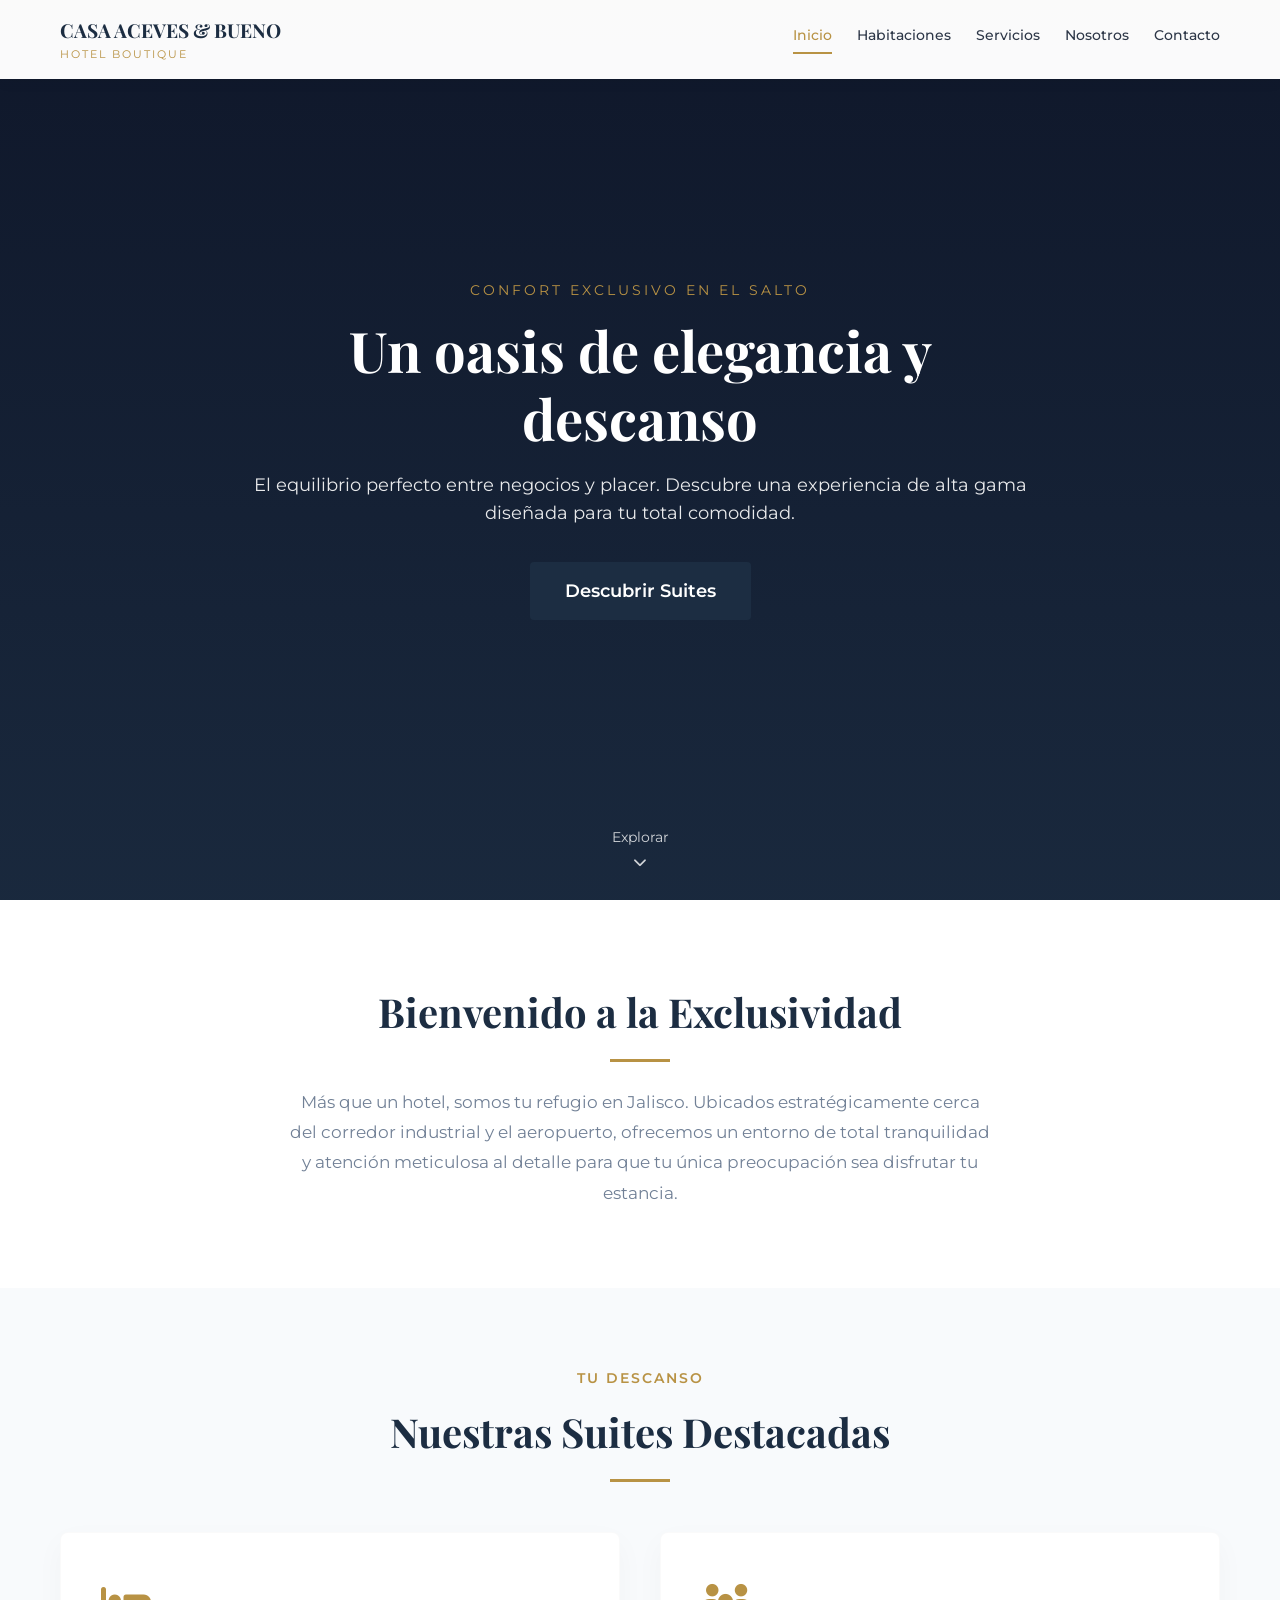
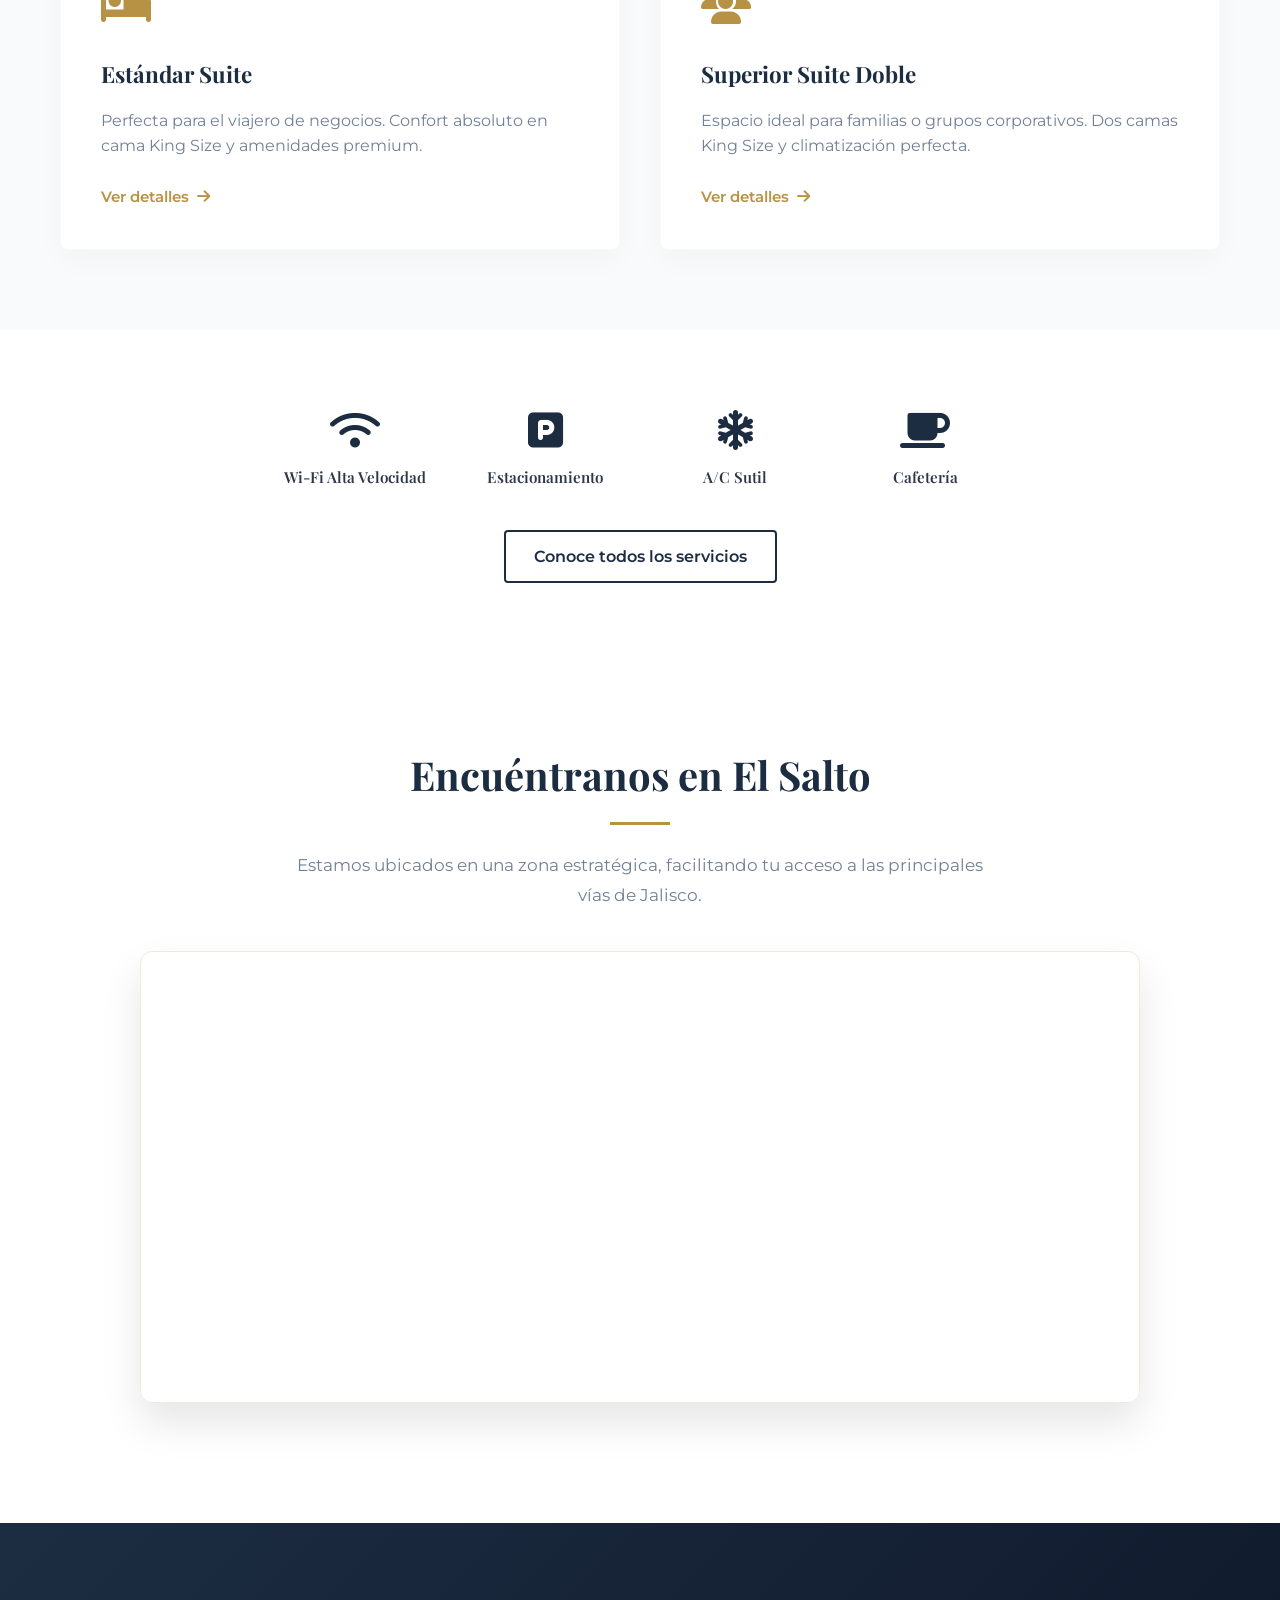
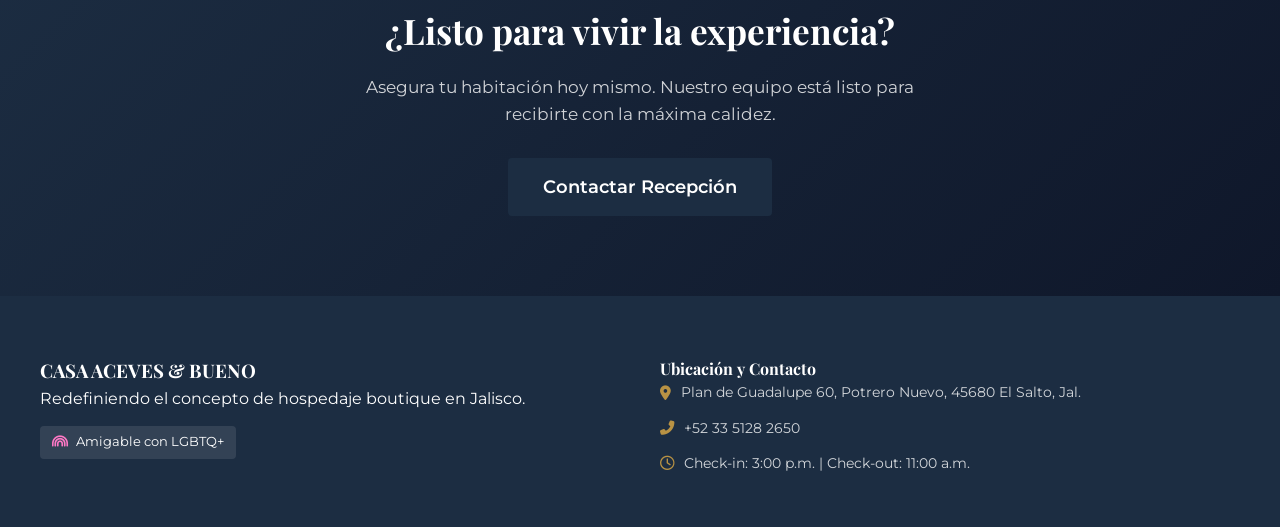
==== index.html @ 420de3a4 "Add files via upload" ====
<!DOCTYPE html>
<html lang="es">
<head>
    <meta charset="UTF-8">
    <meta name="viewport" content="width=device-width, initial-scale=1.0">
    <title>Casa Aceves & Bueno | Hotel Boutique</title>
    <!-- Google Fonts & FontAwesome -->
    <link rel="preconnect" href="https://fonts.googleapis.com">
    <link rel="preconnect" href="https://fonts.gstatic.com" crossorigin>
    <link href="https://fonts.googleapis.com/css2?family=Montserrat:wght@300;400;600;700&family=Playfair+Display:ital,wght@0,400;0,700;1,400&display=swap" rel="stylesheet">
    <link rel="stylesheet" href="https://cdnjs.cloudflare.com/ajax/libs/font-awesome/6.4.0/css/all.min.css">
    <!-- CSS Principal -->
    <link rel="stylesheet" href="style.css">
</head>
<body>

    <!-- NAVBAR GLOBAL -->
    <header class="navbar">
        <div class="navbar-container">
            <a href="index.html" class="logo">
                <span class="logo-title">CASA ACEVES & BUENO</span>
                <span class="logo-subtitle">HOTEL BOUTIQUE</span>
            </a>
            <nav class="nav-menu" id="navMenu">
                <a href="index.html" class="nav-link active">Inicio</a>
                <a href="Habitaciones/habitaciones.html" class="nav-link">Habitaciones</a>
                <a href="Servicios/servicios.html" class="nav-link">Servicios</a>
                <a href="Nosotros/nosotros.html" class="nav-link">Nosotros</a>
                <a href="Contacto/contacto.html" class="nav-link">Contacto</a>
            </nav>
            <div class="hamburger" id="hamburgerMenu">
                <span></span><span></span><span></span>
            </div>
        </div>
    </header>

    <main>
        <!-- HERO SECTION: Aquí pones la ruta de tu imagen dentro de url('') -->
        <section class="hero" style="background-image: url('img/inicio1.jpeg');">
            <!-- Esta capa oscura asegura que el texto se lea bien sobre cualquier foto -->
            <div class="hero-overlay"></div> 
            
            <div class="hero-content">
                <span class="hero-tag reveal">Confort Exclusivo en El Salto</span>
                <h1 class="hero-title reveal">Un oasis de elegancia y descanso</h1>
                <p class="hero-subtitle reveal">El equilibrio perfecto entre negocios y placer. Descubre una experiencia de alta gama diseñada para tu total comodidad.</p>
                <div class="hero-actions reveal">
                    <a href="Habitaciones/habitaciones.html" class="btn-primary btn-lg">Descubrir Suites</a>
                </div>
            </div>
            <div class="scroll-indicator">
                <span>Explorar</span>
                <i class="fas fa-chevron-down"></i>
            </div>
        </section>

        <!-- NUEVA SECCIÓN: BIENVENIDA -->
        <section class="welcome-section section-padding">
            <div class="container content-center reveal">
                <h2 class="section-title">Bienvenido a la Exclusividad</h2>
                <div class="divider"></div>
                <p class="section-desc">Más que un hotel, somos tu refugio en Jalisco. Ubicados estratégicamente cerca del corredor industrial y el aeropuerto, ofrecemos un entorno de total tranquilidad y atención meticulosa al detalle para que tu única preocupación sea disfrutar tu estancia.</p>
            </div>
        </section>

        <!-- NUEVA SECCIÓN: VISTAZO A HABITACIONES -->
        <section class="featured-rooms section-padding bg-light">
            <div class="container">
                <div class="content-center reveal">
                    <span class="section-subtitle">Tu Descanso</span>
                    <h2 class="section-title">Nuestras Suites Destacadas</h2>
                    <div class="divider"></div>
                </div>

                <div class="grid-2-cols">
                    <!-- Tarjeta 1 -->
                    <div class="card-minimal reveal">
                        <div class="card-icon"><i class="fas fa-bed"></i></div>
                        <h3>Estándar Suite</h3>
                        <p>Perfecta para el viajero de negocios. Confort absoluto en cama King Size y amenidades premium.</p>
                        <a href="Habitaciones/habitaciones.html" class="link-arrow">Ver detalles <i class="fas fa-arrow-right"></i></a>
                    </div>
                    <!-- Tarjeta 2 -->
                    <div class="card-minimal reveal">
                        <div class="card-icon"><i class="fas fa-users"></i></div>
                        <h3>Superior Suite Doble</h3>
                        <p>Espacio ideal para familias o grupos corporativos. Dos camas King Size y climatización perfecta.</p>
                        <a href="Habitaciones/habitaciones.html" class="link-arrow">Ver detalles <i class="fas fa-arrow-right"></i></a>
                    </div>
                </div>
            </div>
        </section>

         <!-- NUEVA SECCIÓN: AMENIDADES RÁPIDAS -->
        <section class="quick-amenities section-padding">
            <div class="container">
                <div class="amenities-row reveal">
                    <div class="amenity-mini">
                        <i class="fas fa-wifi"></i>
                        <h4>Wi-Fi Alta Velocidad</h4>
                    </div>
                    <div class="amenity-mini">
                        <i class="fas fa-parking"></i>
                        <h4>Estacionamiento</h4>
                    </div>
                    <div class="amenity-mini">
                        <i class="fas fa-snowflake"></i>
                        <h4>A/C Sutil</h4>
                    </div>
                    <div class="amenity-mini">
                        <i class="fas fa-coffee"></i>
                        <h4>Cafetería</h4>
                    </div>
                </div>
                <div class="text-center mt-40 reveal">
                    <a href="Servicios/servicios.html" class="btn-outline">Conoce todos los servicios</a>
                </div>
            </div>
        </section>

        <!-- SECCIÓN: MAPA DE UBICACIÓN -->
<section class="map-section section-padding reveal">
    <div class="container text-center">
        <h2 class="section-title">Encuéntranos en El Salto</h2>
        <div class="divider"></div>
        <p class="section-desc" style="margin-bottom: 30px;">Estamos ubicados en una zona estratégica, facilitando tu acceso a las principales vías de Jalisco.</p>
        
        <div class="map-container">
            <iframe 
                src="https://www.google.com/maps/embed?pb=!1m18!1m12!1m3!1d2158.5975441416967!2d-103.18779167314655!3d20.51893648513152!2m3!1f0!2f0!3f0!3m2!1i1024!2i768!4f13.1!3m3!1m2!1s0x842f4bde37b7d509%3A0x8da72c4c922b8db4!2sCasa%20Aceves%20%26%20Bueno%20Hotel%20Boutique!5e0!3m2!1ses-419!2smx!4v1780685934000!5m2!1ses-419!2smx" width="600" height="450" style="border:0;" allowfullscreen="" loading="lazy" referrerpolicy="no-referrer-when-downgrade">
                width="100%" 
                height="450" 
                style="border:0; border-radius: 8px; box-shadow: 0 10px 30px rgba(0,0,0,0.1);" 
                allowfullscreen="" 
                loading="lazy" 
                referrerpolicy="no-referrer-when-downgrade">
            </iframe>
        </div>
    </div>
</section>

       

        <!-- NUEVA SECCIÓN: LLAMADO A LA ACCIÓN (CTA) -->
        <section class="cta-section reveal">
            <div class="cta-content">
                <h2>¿Listo para vivir la experiencia?</h2>
                <p>Asegura tu habitación hoy mismo. Nuestro equipo está listo para recibirte con la máxima calidez.</p>
                <a href="Contacto/contacto.html" class="btn-primary btn-lg">Contactar Recepción</a>
            </div>
        </section>
    </main>

    <!-- FOOTER GLOBAL -->
    <footer class="footer">
        <div class="footer-container">
            <div class="footer-brand">
                <h3>CASA ACEVES & BUENO</h3>
                <p class="footer-desc">Redefiniendo el concepto de hospedaje boutique en Jalisco.</p>
                <div class="footer-badges">
                    <span class="badge"><i class="fas fa-rainbow"></i> Amigable con LGBTQ+</span>
                </div>
            </div>
            <div class="footer-contact">
                <h4>Ubicación y Contacto</h4>
                <p><i class="fas fa-map-marker-alt"></i> Plan de Guadalupe 60, Potrero Nuevo, 45680 El Salto, Jal.</p>
                <p><i class="fas fa-phone-alt"></i> +52 33 5128 2650</p>
                <p><i class="far fa-clock"></i> Check-in: 3:00 p.m. | Check-out: 11:00 a.m.</p>
            </div>
        </div>
    </footer>

    <script src="script.js"></script>
</body>
</html>
---- style.css ----
/* VARIABLES GLOBALES */
:root {
    --primary: #1c2d42;      
    --primary-dark: #0f172a; 
    --accent: #b89244;       
    --text-dark: #2d3748;
    --text-light: #718096;
    --bg-light: #f8fafc;
    --white: #ffffff;
    --transition: all 0.3s ease;
}

* { margin: 0; padding: 0; box-sizing: border-box; }

body {
    font-family: 'Montserrat', sans-serif;
    color: var(--text-dark);
    background-color: var(--white);
    line-height: 1.6;
}

h1, h2, h3, h4, .logo-title { font-family: 'Playfair Display', serif; }

/* UTILIDADES GENERALES */
.container { max-width: 1200px; margin: 0 auto; padding: 0 20px; }
.section-padding { padding: 80px 0; }
.bg-light { background-color: var(--bg-light); }
.text-center { text-align: center; }
.mt-40 { margin-top: 40px; }

.section-title { font-size: 2.5rem; color: var(--primary); margin-bottom: 15px; }
.section-subtitle { color: var(--accent); font-weight: 600; letter-spacing: 2px; text-transform: uppercase; font-size: 0.85rem; display: block; margin-bottom: 10px; }
.section-desc { color: var(--text-light); max-width: 700px; margin: 0 auto; font-size: 1.05rem; line-height: 1.8; }
.divider { width: 60px; height: 3px; background-color: var(--accent); margin: 0 auto 25px auto; }
.content-center { text-align: center; max-width: 800px; margin: 0 auto; }

/* BOTONES */
.btn-primary { background-color: var(--primary); color: var(--white); padding: 12px 28px; border: none; border-radius: 4px; text-decoration: none; font-weight: 600; transition: var(--transition); display: inline-block; cursor: pointer; }
.btn-primary:hover { background-color: var(--accent); transform: translateY(-2px); }
.btn-lg { padding: 15px 35px; font-size: 1.1rem; }

.btn-outline { background-color: transparent; border: 2px solid var(--primary); color: var(--primary); padding: 12px 28px; border-radius: 4px; text-decoration: none; font-weight: 600; transition: var(--transition); display: inline-block; }
.btn-outline:hover { background-color: var(--primary); color: var(--white); }

.link-arrow { color: var(--accent); text-decoration: none; font-weight: 600; font-size: 0.95rem; display: inline-flex; align-items: center; gap: 8px; transition: var(--transition); }
.link-arrow:hover { color: var(--primary); gap: 12px; }

/* NAVBAR */
.navbar { position: fixed; top: 0; width: 100%; background-color: rgba(255, 255, 255, 0.98); box-shadow: 0 2px 15px rgba(0,0,0,0.05); z-index: 1000; }
.navbar-container { display: flex; justify-content: space-between; align-items: center; max-width: 1200px; margin: 0 auto; padding: 15px 20px; }
.logo { text-decoration: none; display: flex; flex-direction: column; }
.logo-title { color: var(--primary); font-size: 1.2rem; font-weight: 700; }
.logo-subtitle { color: var(--accent); font-size: 0.7rem; letter-spacing: 2px; }

.nav-menu { display: flex; gap: 25px; }
.nav-link { text-decoration: none; color: var(--text-dark); font-size: 0.9rem; font-weight: 500; padding-bottom: 5px; border-bottom: 2px solid transparent; transition: var(--transition); }
.nav-link:hover, .nav-link.active { color: var(--accent); border-color: var(--accent); }

/* HAMBURGER MENU */
.hamburger { display: none; cursor: pointer; }
.hamburger span { display: block; width: 25px; height: 3px; background-color: var(--primary); margin: 5px 0; transition: var(--transition); }

/* HERO SECTION (Preparado para tu imagen) */
.hero {
    height: 100vh;
    /* Fondo por defecto si la imagen no carga */
    background-color: var(--primary-dark); 
    background-size: cover;
    background-position: center;
    background-attachment: fixed; /* Efecto parallax sutil */
    display: flex; align-items: center; justify-content: center;
    text-align: center; color: var(--white); padding: 0 20px; position: relative;
}

/* El overlay oscurece tu foto para que el texto resalte */
.hero-overlay {
    position: absolute;
    top: 0; left: 0; width: 100%; height: 100%;
    background: linear-gradient(to bottom, rgba(15, 23, 42, 0.7), rgba(28, 45, 66, 0.8));
    z-index: 1;
}

.hero-content { position: relative; z-index: 2; max-width: 800px; }
.hero-tag { color: var(--accent); letter-spacing: 3px; text-transform: uppercase; font-size: 0.85rem; display: block; margin-bottom: 15px; }
.hero-title { font-size: 3.5rem; margin-bottom: 20px; line-height: 1.2; }
.hero-subtitle { font-size: 1.1rem; margin: 0 auto 35px auto; color: rgba(255,255,255,0.9); }
.scroll-indicator { position: absolute; bottom: 30px; font-size: 0.85rem; color: rgba(255,255,255,0.8); z-index: 2; animation: bounce 2s infinite; display: flex; flex-direction: column; align-items: center; gap: 8px; }

/* SECCIÓN: VISTAZO A HABITACIONES */
.grid-2-cols { display: grid; grid-template-columns: 1fr 1fr; gap: 40px; margin-top: 50px; }
.card-minimal { background-color: var(--white); padding: 40px; border-radius: 8px; box-shadow: 0 10px 30px rgba(0,0,0,0.03); border: 1px solid rgba(0,0,0,0.02); transition: var(--transition); }
.card-minimal:hover { transform: translateY(-5px); box-shadow: 0 15px 35px rgba(0,0,0,0.08); border-color: rgba(184, 146, 68, 0.2); }
.card-icon { font-size: 2.5rem; color: var(--accent); margin-bottom: 20px; }
.card-minimal h3 { color: var(--primary); font-size: 1.4rem; margin-bottom: 15px; }
.card-minimal p { color: var(--text-light); margin-bottom: 25px; line-height: 1.6; }

/* SECCIÓN: AMENIDADES RÁPIDAS */
.amenities-row { display: flex; justify-content: center; flex-wrap: wrap; gap: 40px; }
.amenity-mini { text-align: center; width: 150px; }
.amenity-mini i { font-size: 2.5rem; color: var(--primary); margin-bottom: 15px; transition: var(--transition); }
.amenity-mini:hover i { color: var(--accent); transform: scale(1.1); }
.amenity-mini h4 { color: var(--text-dark); font-size: 0.95rem; font-weight: 600; }

/* CTA FINAL */
.cta-section { background: linear-gradient(135deg, var(--primary), var(--primary-dark)); padding: 80px 20px; text-align: center; color: var(--white); margin-top: 40px; }
.cta-content { max-width: 600px; margin: 0 auto; }
.cta-content h2 { font-size: 2.2rem; margin-bottom: 15px; color: var(--white); }
.cta-content p { color: rgba(255,255,255,0.8); margin-bottom: 30px; font-size: 1.05rem; }

/* FOOTER */
.footer { background-color: var(--primary); color: var(--white); padding: 60px 20px 40px 20px; }
.footer-container { max-width: 1200px; margin: 0 auto; display: grid; grid-template-columns: repeat(auto-fit, minmax(300px, 1fr)); gap: 40px; }
.footer-contact p { margin-bottom: 12px; font-size: 0.9rem; color: rgba(255,255,255,0.8); display: flex; align-items: center; gap: 10px; }
.footer-contact i { color: var(--accent); }
.badge { display: inline-block; background-color: rgba(255,255,255,0.1); padding: 6px 12px; border-radius: 4px; font-size: 0.8rem; margin-top: 15px; }
.badge i { color: #ff79c6; margin-right: 5px; }

/* ANIMACIONES */
.reveal { opacity: 0; transform: translateY(30px); transition: all 0.8s cubic-bezier(0.25, 0.46, 0.45, 0.94); }
.reveal.visible { opacity: 1; transform: translateY(0); }
@keyframes bounce { 0%, 100% { transform: translateY(0); } 50% { transform: translateY(-8px); } }

/* RESPONSIVE MÓVIL */
@media (max-width: 768px) {
    .hamburger { display: block; }
    .nav-menu { position: fixed; top: 65px; left: -100%; flex-direction: column; width: 100%; background-color: var(--white); padding: 30px 20px; box-shadow: 0 10px 10px rgba(0,0,0,0.05); }
    .nav-menu.active { left: 0; }
    .hero-title { font-size: 2.5rem; }
    .grid-2-cols { grid-template-columns: 1fr; }
    .section-padding { padding: 60px 0; }
}

/* SECCIÓN MAPA - ESTILO BOUTIQUE */
.map-section {
    padding: 80px 20px;
    background-color: var(--white);
}

.map-container {
    width: 100%;
    max-width: 1000px;
    margin: 40px auto 0 auto;
    border-radius: 12px;
    overflow: hidden;
    /* Efecto de sombra elegante */
    box-shadow: 0 20px 40px rgba(0, 0, 0, 0.1);
    border: 1px solid rgba(184, 146, 68, 0.2);
    /* Transición suave */
    transition: var(--transition);
}

.map-container:hover {
    box-shadow: 0 30px 60px rgba(0, 0, 0, 0.15);
    transform: translateY(-5px);
}

/* Filtro estético para Google Maps */
.map-container iframe {
    filter: grayscale(30%) contrast(1.1) brightness(1.05);
    transition: filter 0.5s ease;
    display: block;
}

/* Al pasar el mouse, el mapa recupera su color original */
.map-container:hover iframe {
    filter: grayscale(0%) contrast(1) brightness(1);
}

/* Responsivo */
@media (max-width: 768px) {
    .map-container {
        border-radius: 8px;
    }
}
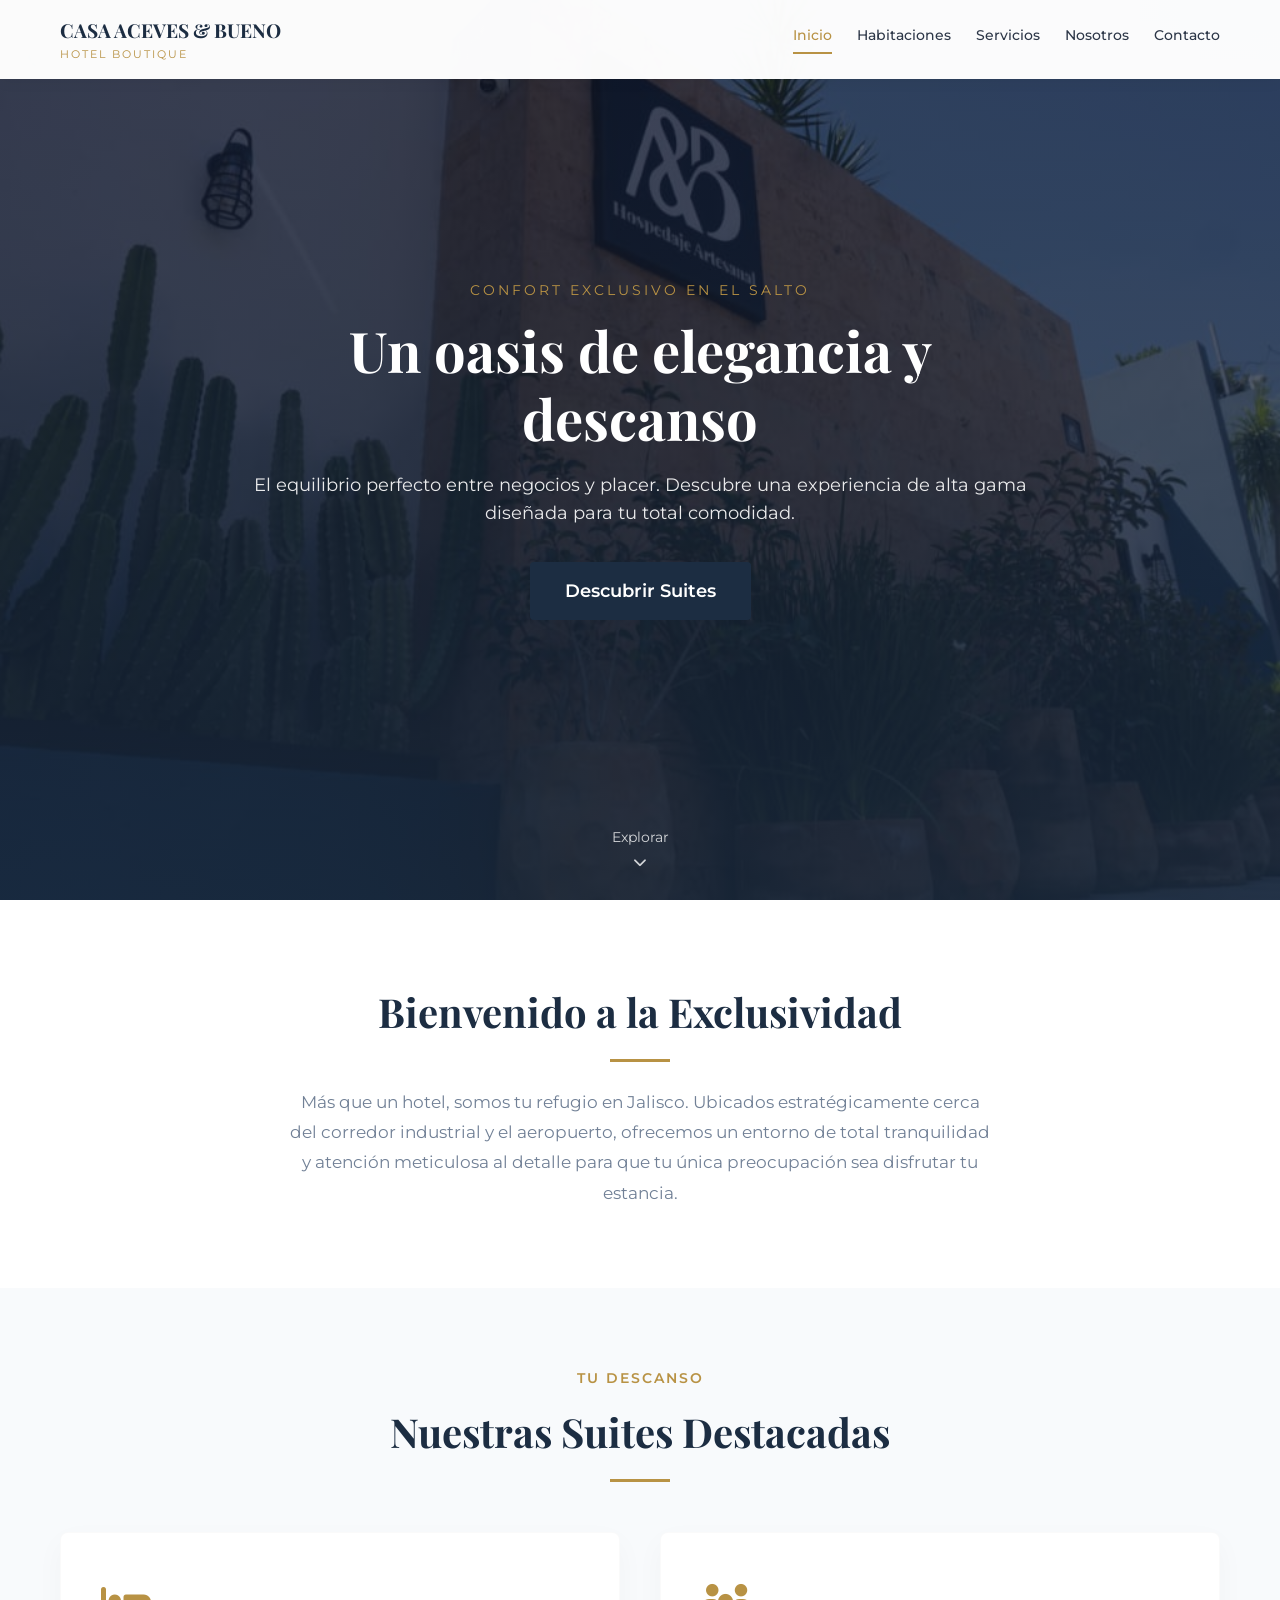
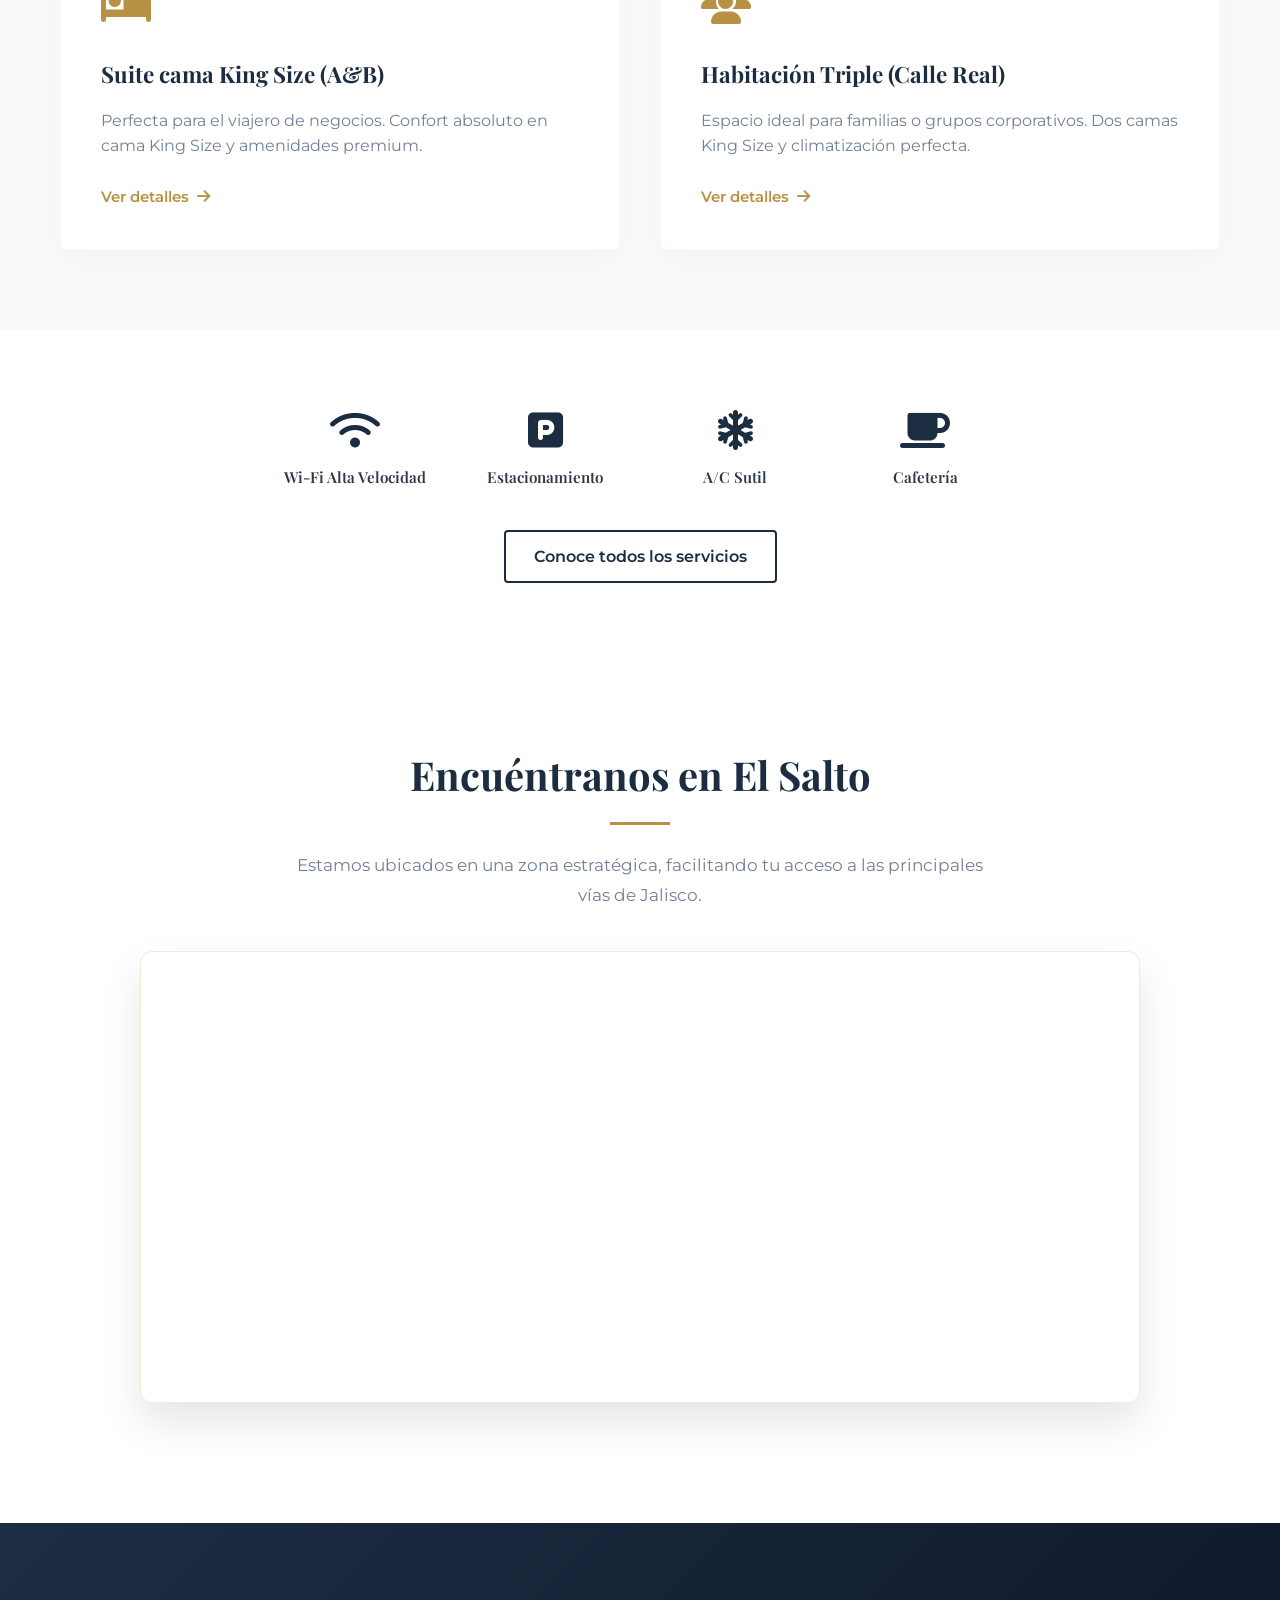
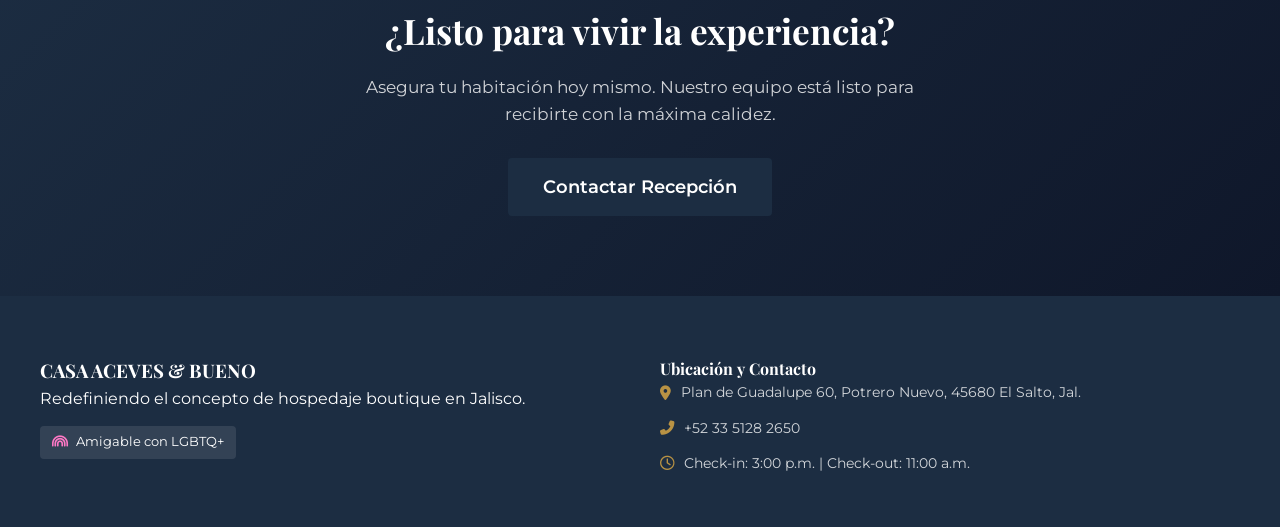
==== commit 01186527: "Update index.html" ====
--- a/index.html
+++ b/index.html
@@ -76,14 +76,14 @@
                     <!-- Tarjeta 1 -->
                     <div class="card-minimal reveal">
                         <div class="card-icon"><i class="fas fa-bed"></i></div>
-                        <h3>Estándar Suite</h3>
+                        <h3>Suite cama King Size (A&B)</h3>
                         <p>Perfecta para el viajero de negocios. Confort absoluto en cama King Size y amenidades premium.</p>
                         <a href="Habitaciones/habitaciones.html" class="link-arrow">Ver detalles <i class="fas fa-arrow-right"></i></a>
                     </div>
                     <!-- Tarjeta 2 -->
                     <div class="card-minimal reveal">
                         <div class="card-icon"><i class="fas fa-users"></i></div>
-                        <h3>Superior Suite Doble</h3>
+                        <h3>Habitación Triple (Calle Real)</h3>
                         <p>Espacio ideal para familias o grupos corporativos. Dos camas King Size y climatización perfecta.</p>
                         <a href="Habitaciones/habitaciones.html" class="link-arrow">Ver detalles <i class="fas fa-arrow-right"></i></a>
                     </div>
@@ -172,4 +172,4 @@
 
     <script src="script.js"></script>
 </body>
-</html>+</html>
--- a/style.css
+++ b/style.css
@@ -120,8 +120,14 @@
 .reveal.visible { opacity: 1; transform: translateY(0); }
 @keyframes bounce { 0%, 100% { transform: translateY(0); } 50% { transform: translateY(-8px); } }
 
-/* RESPONSIVE MÓVIL */
+/* Modificación en style.css dentro de @media (max-width: 768px) */
 @media (max-width: 768px) {
+    .hero {
+        background-attachment: scroll; /* Esto soluciona el problema de estiramiento en móvil */
+        background-size: cover;        /* Asegura que la imagen siempre cubra el área */
+        background-position: center;   /* Mantiene el enfoque en el centro de la imagen */
+    }
+
     .hamburger { display: block; }
     .nav-menu { position: fixed; top: 65px; left: -100%; flex-direction: column; width: 100%; background-color: var(--white); padding: 30px 20px; box-shadow: 0 10px 10px rgba(0,0,0,0.05); }
     .nav-menu.active { left: 0; }
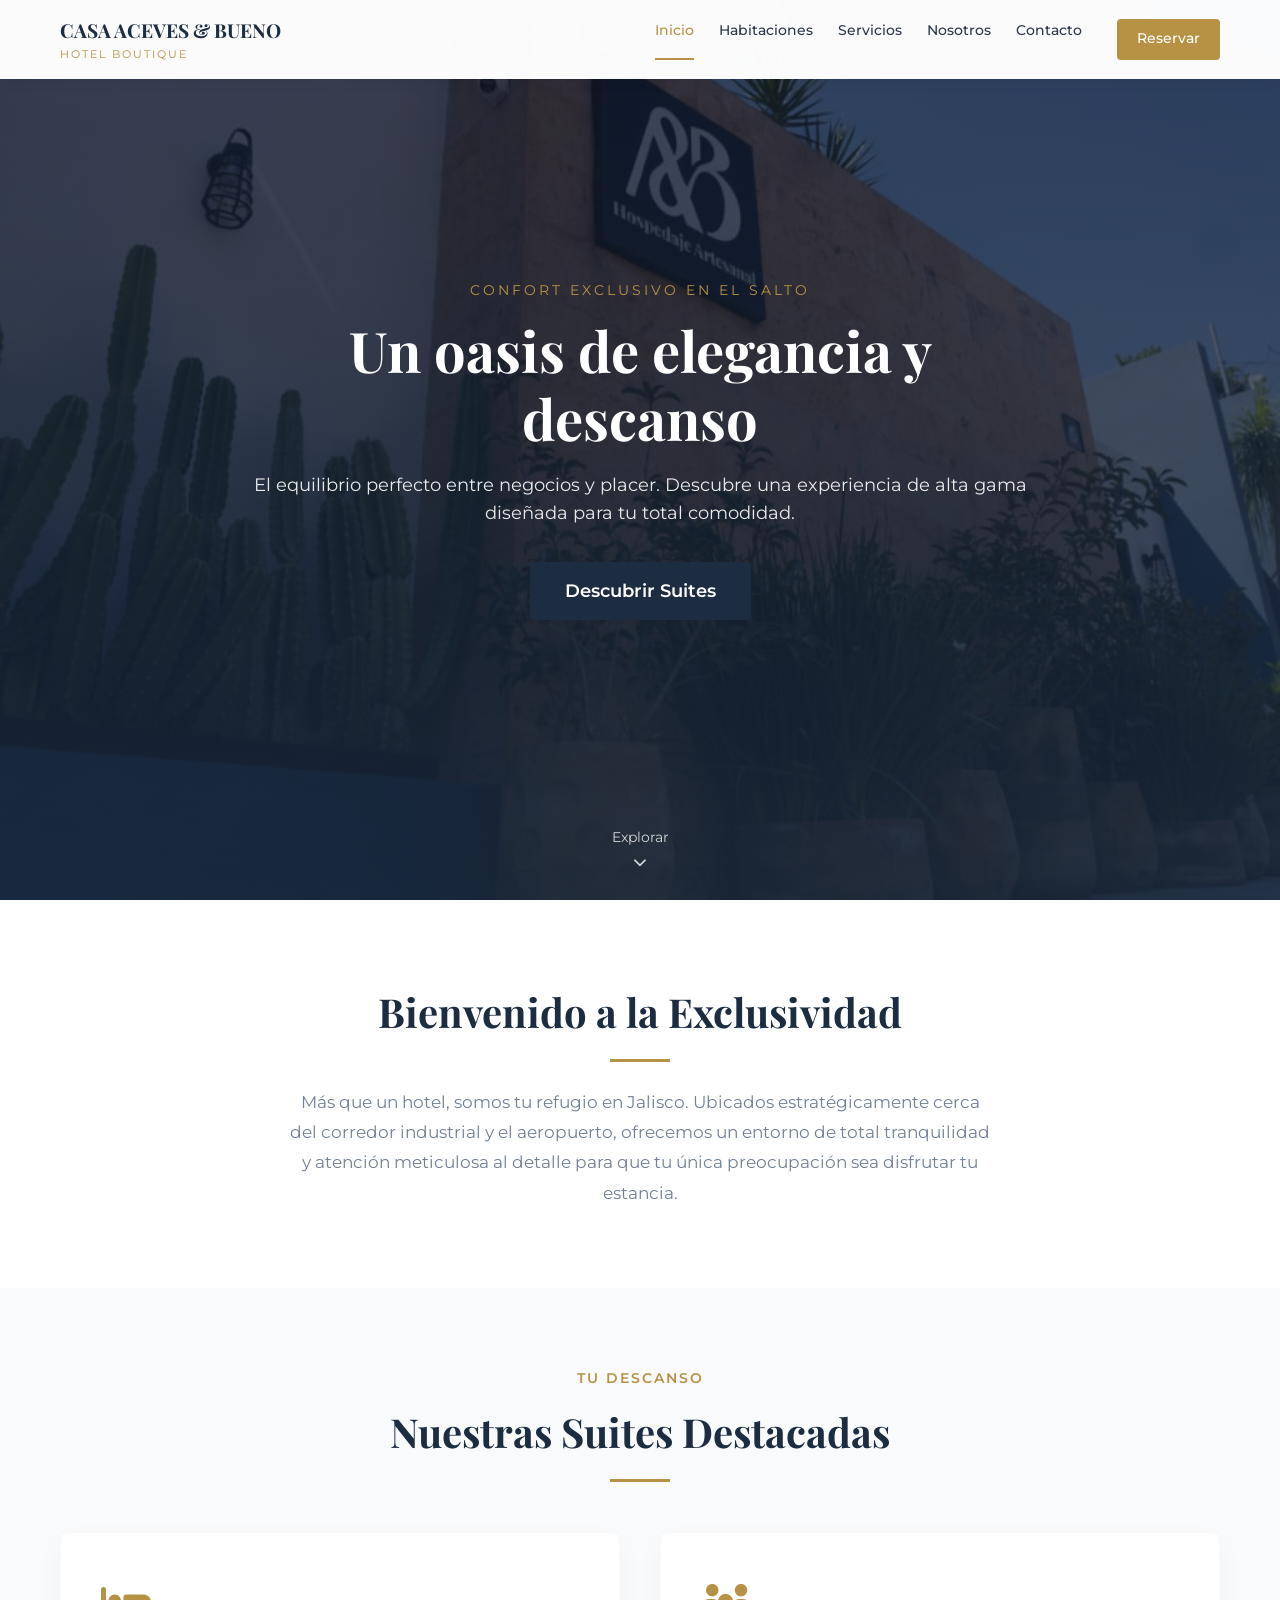
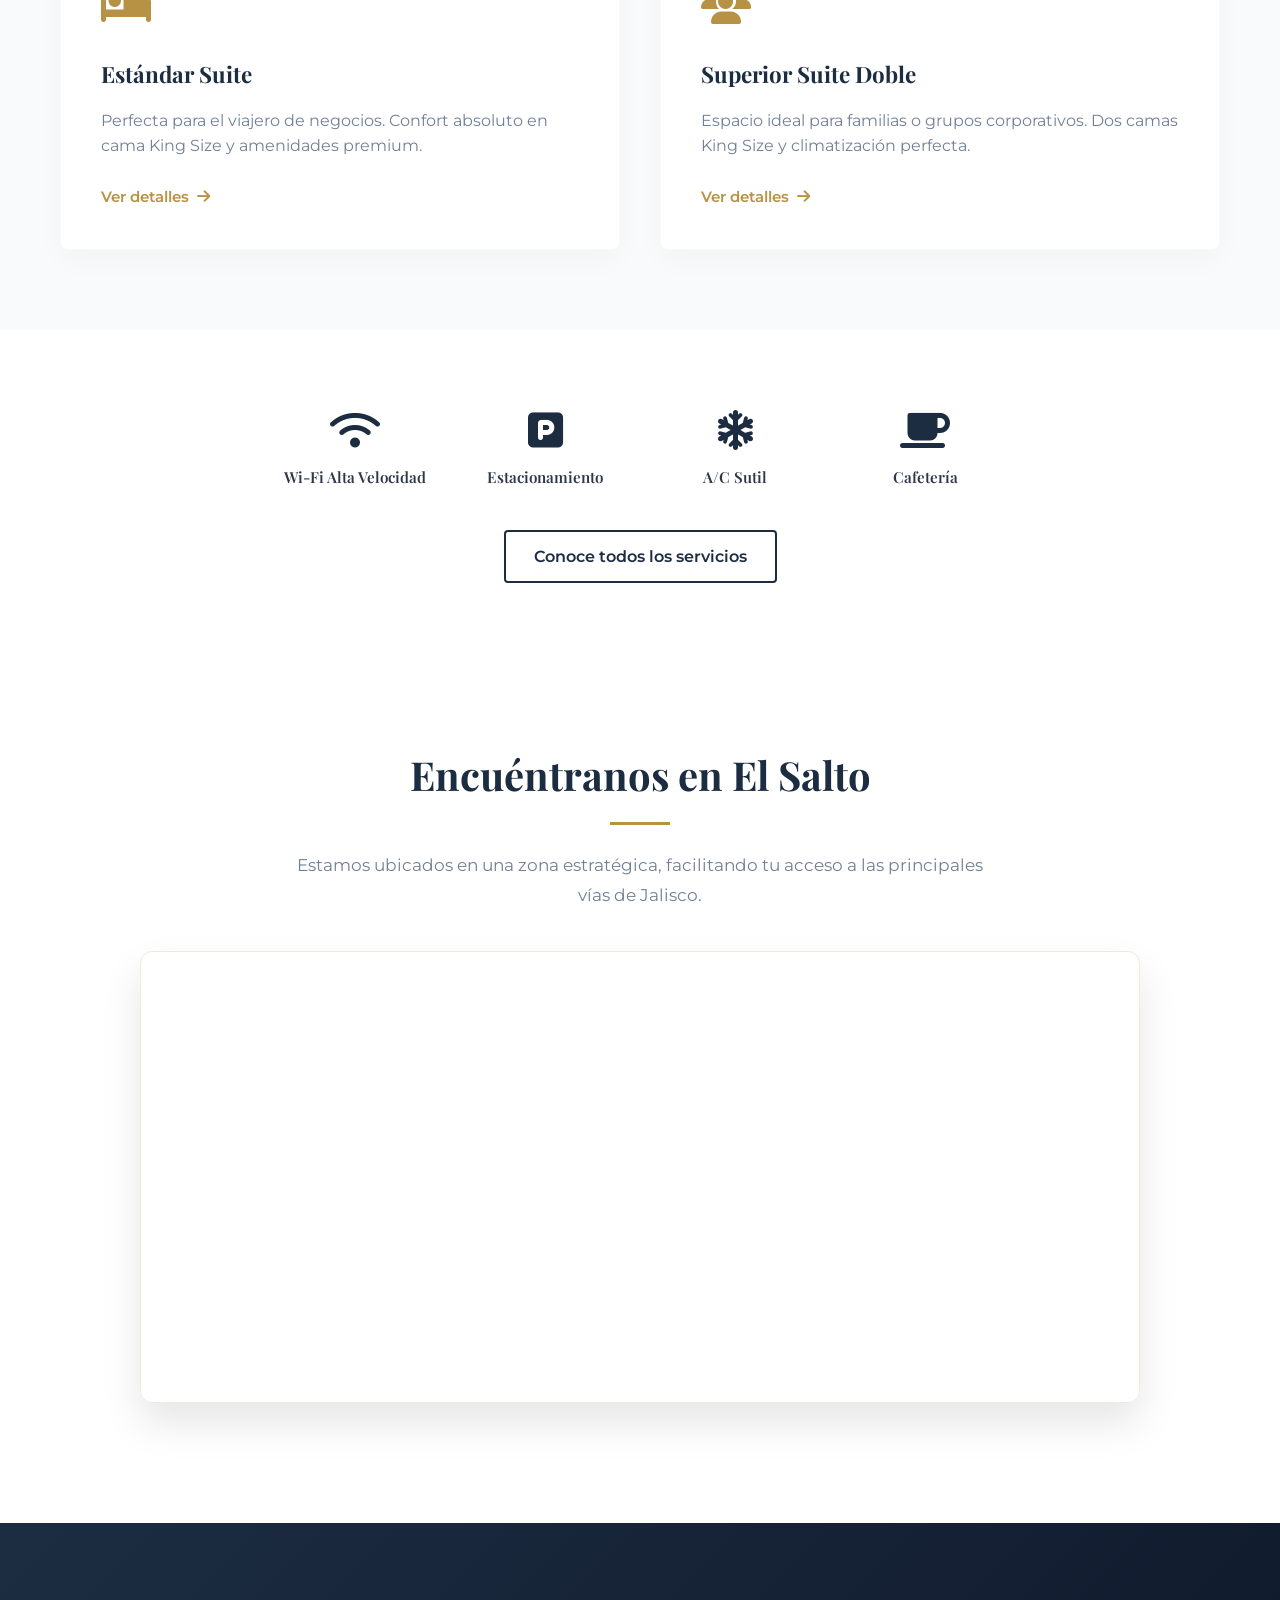
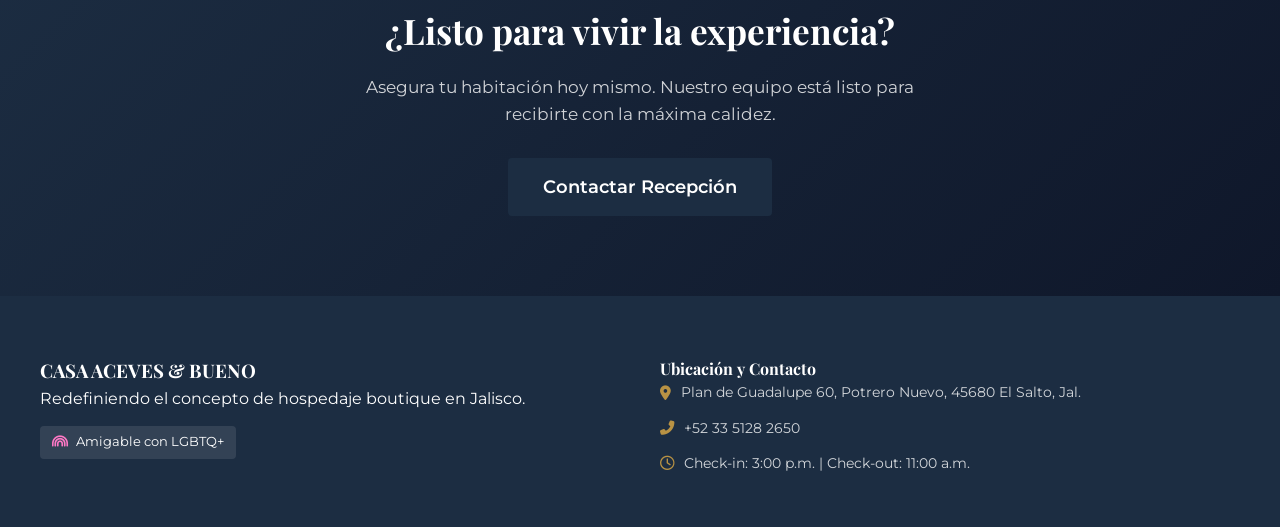
==== commit bd372282: "Add files via upload" ====
--- a/index.html
+++ b/index.html
@@ -27,6 +27,8 @@
                 <a href="Servicios/servicios.html" class="nav-link">Servicios</a>
                 <a href="Nosotros/nosotros.html" class="nav-link">Nosotros</a>
                 <a href="Contacto/contacto.html" class="nav-link">Contacto</a>
+                <a href="Reservar/reservar.html" class="nav-link btn-reservar">Reservar</a>
+        </nav>
             </nav>
             <div class="hamburger" id="hamburgerMenu">
                 <span></span><span></span><span></span>
@@ -76,14 +78,14 @@
                     <!-- Tarjeta 1 -->
                     <div class="card-minimal reveal">
                         <div class="card-icon"><i class="fas fa-bed"></i></div>
-                        <h3>Suite cama King Size (A&B)</h3>
+                        <h3>Estándar Suite</h3>
                         <p>Perfecta para el viajero de negocios. Confort absoluto en cama King Size y amenidades premium.</p>
                         <a href="Habitaciones/habitaciones.html" class="link-arrow">Ver detalles <i class="fas fa-arrow-right"></i></a>
                     </div>
                     <!-- Tarjeta 2 -->
                     <div class="card-minimal reveal">
                         <div class="card-icon"><i class="fas fa-users"></i></div>
-                        <h3>Habitación Triple (Calle Real)</h3>
+                        <h3>Superior Suite Doble</h3>
                         <p>Espacio ideal para familias o grupos corporativos. Dos camas King Size y climatización perfecta.</p>
                         <a href="Habitaciones/habitaciones.html" class="link-arrow">Ver detalles <i class="fas fa-arrow-right"></i></a>
                     </div>
@@ -172,4 +174,4 @@
 
     <script src="script.js"></script>
 </body>
-</html>
+</html>
--- a/style.css
+++ b/style.css
@@ -177,4 +177,17 @@
     .map-container {
         border-radius: 8px;
     }
+}
+
+.nav-link.btn-reservar {
+    background-color: var(--accent); /* O el color dorado que uses */
+    color: var(--white) !important;
+    padding: 8px 20px !important;
+    border-radius: 4px;
+    margin-left: 10px;
+    transition: 0.3s;
+}
+
+.nav-link.btn-reservar:hover {
+    background-color: var(--primary);
 }
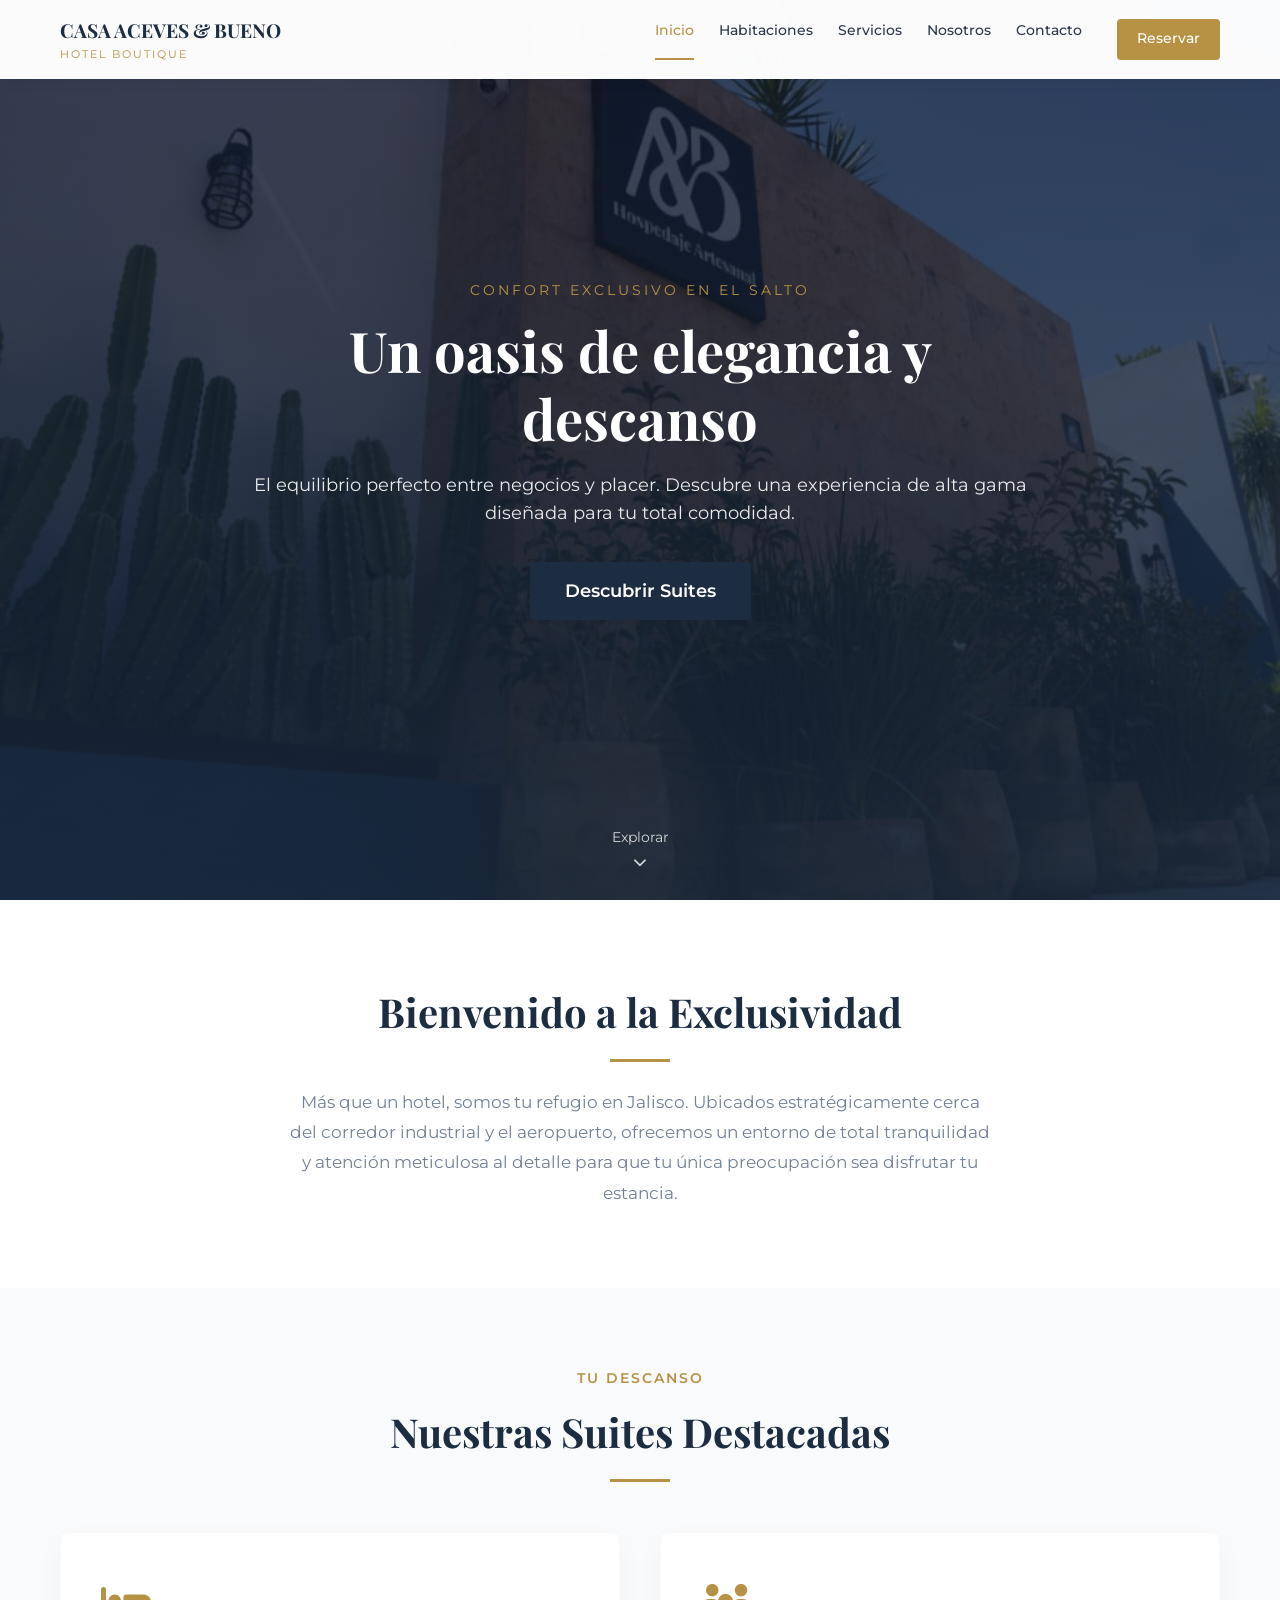
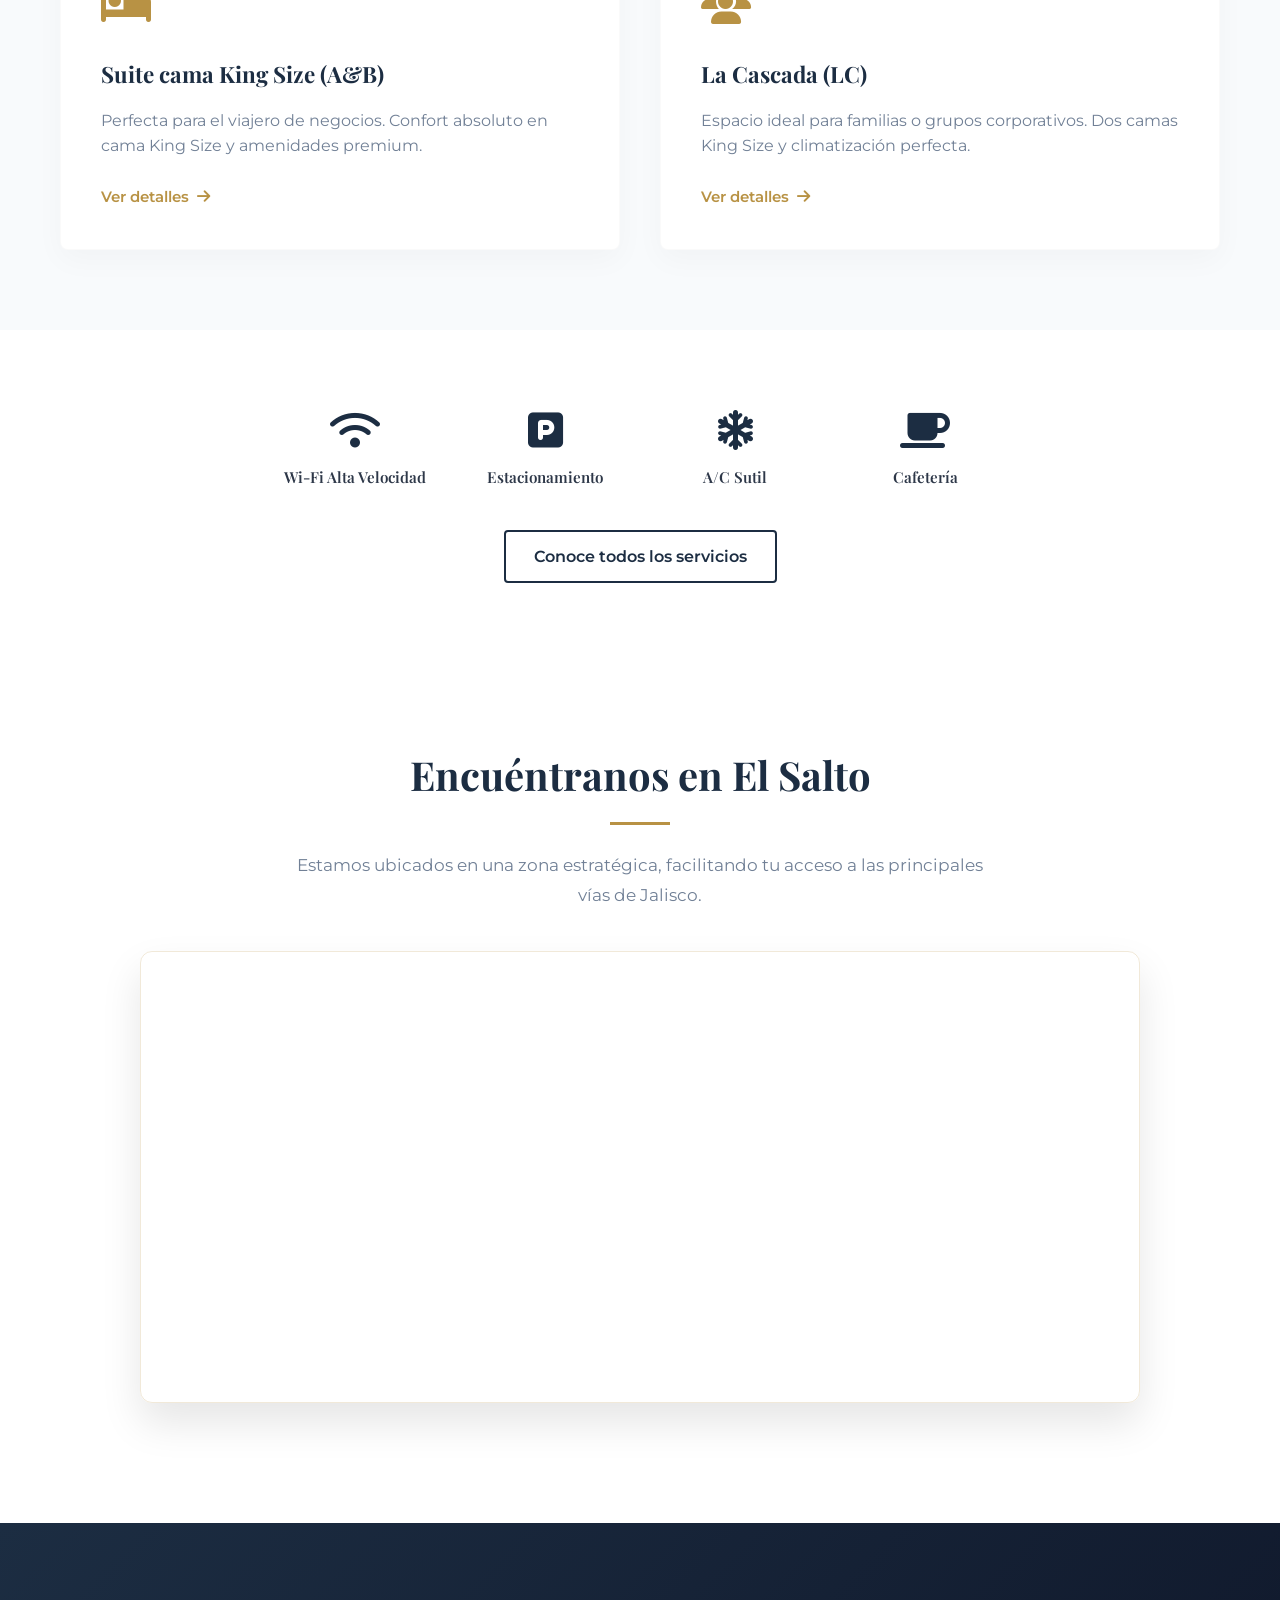
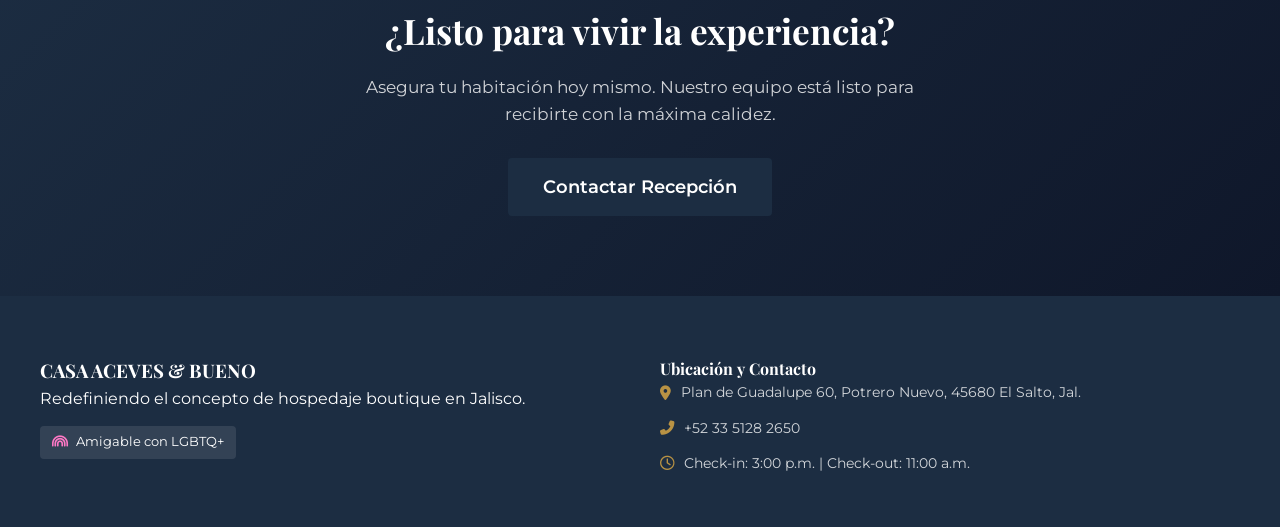
==== commit 64d1d4ba: "Update index.html" ====
--- a/index.html
+++ b/index.html
@@ -78,14 +78,14 @@
                     <!-- Tarjeta 1 -->
                     <div class="card-minimal reveal">
                         <div class="card-icon"><i class="fas fa-bed"></i></div>
-                        <h3>Estándar Suite</h3>
+                        <h3>Suite cama King Size (A&B)</h3>
                         <p>Perfecta para el viajero de negocios. Confort absoluto en cama King Size y amenidades premium.</p>
                         <a href="Habitaciones/habitaciones.html" class="link-arrow">Ver detalles <i class="fas fa-arrow-right"></i></a>
                     </div>
                     <!-- Tarjeta 2 -->
                     <div class="card-minimal reveal">
                         <div class="card-icon"><i class="fas fa-users"></i></div>
-                        <h3>Superior Suite Doble</h3>
+                        <h3>La Cascada (LC)</h3>
                         <p>Espacio ideal para familias o grupos corporativos. Dos camas King Size y climatización perfecta.</p>
                         <a href="Habitaciones/habitaciones.html" class="link-arrow">Ver detalles <i class="fas fa-arrow-right"></i></a>
                     </div>
@@ -174,4 +174,4 @@
 
     <script src="script.js"></script>
 </body>
-</html>+</html>
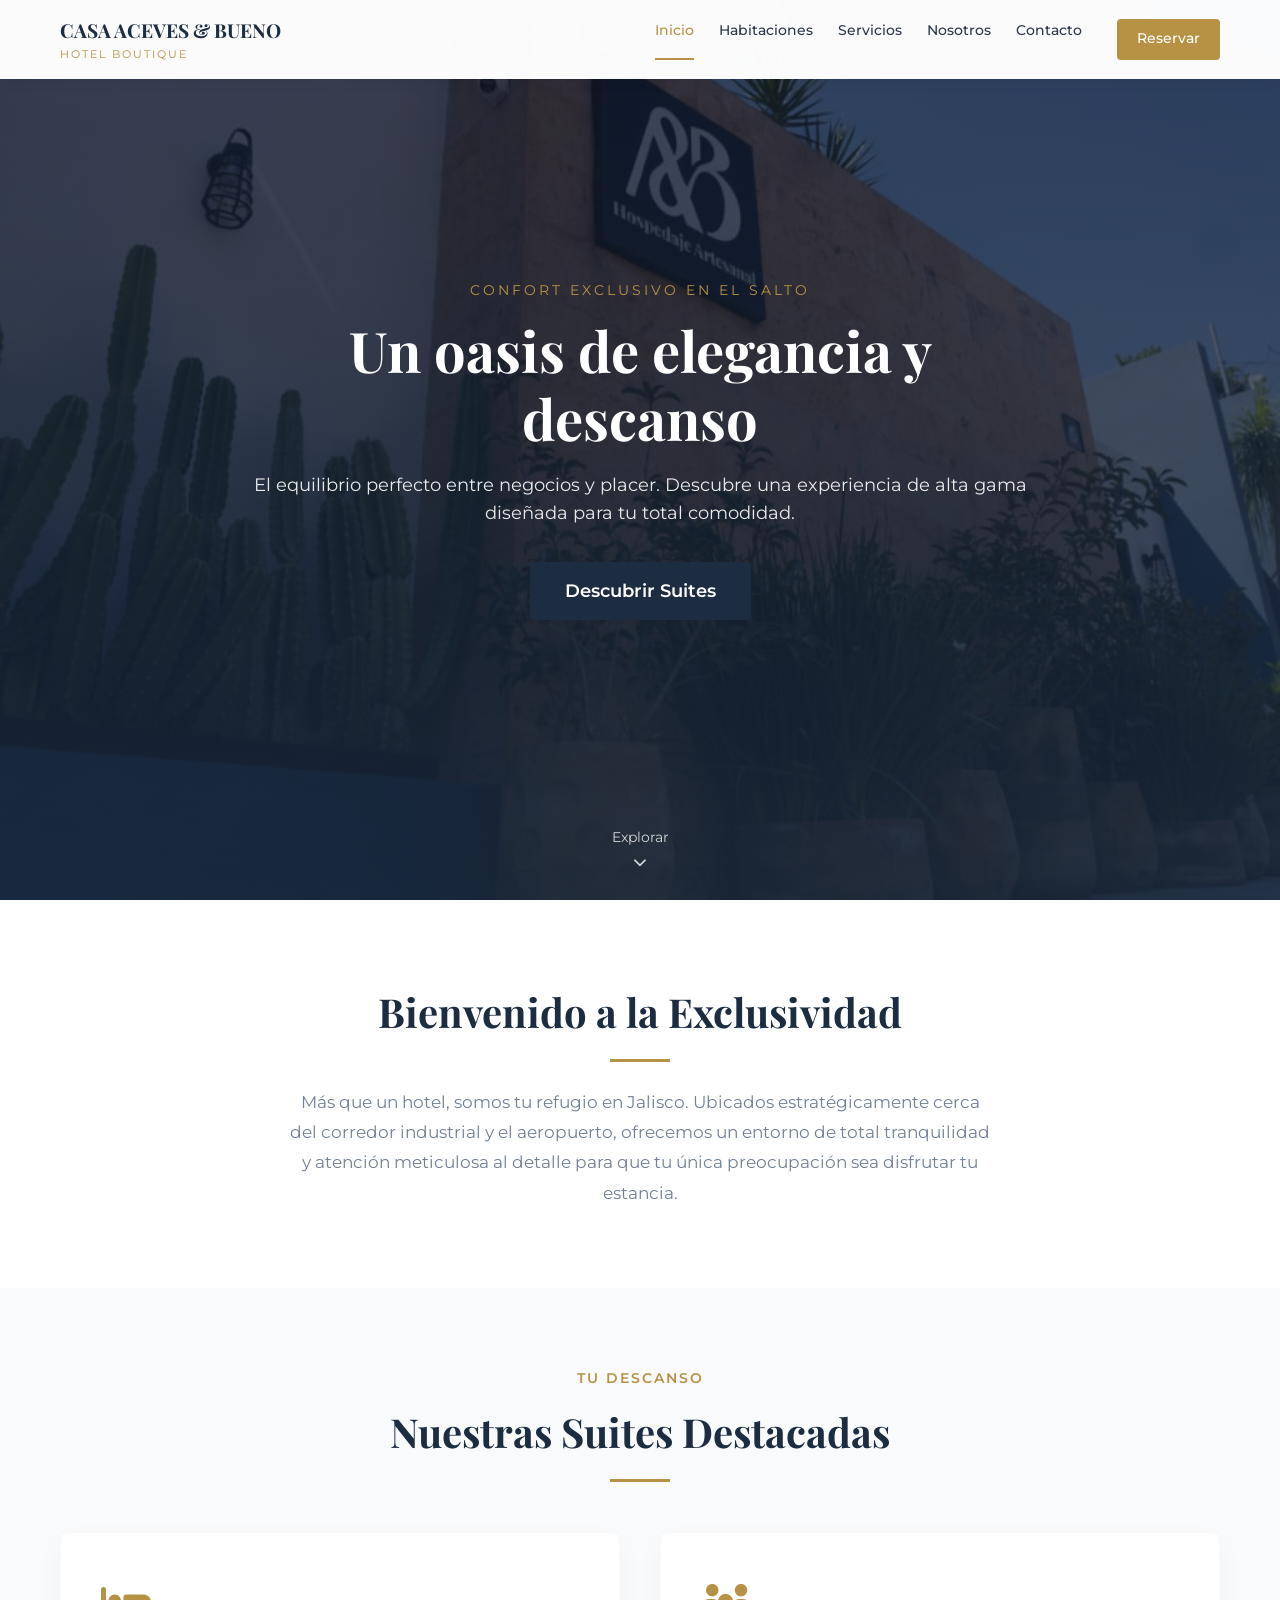
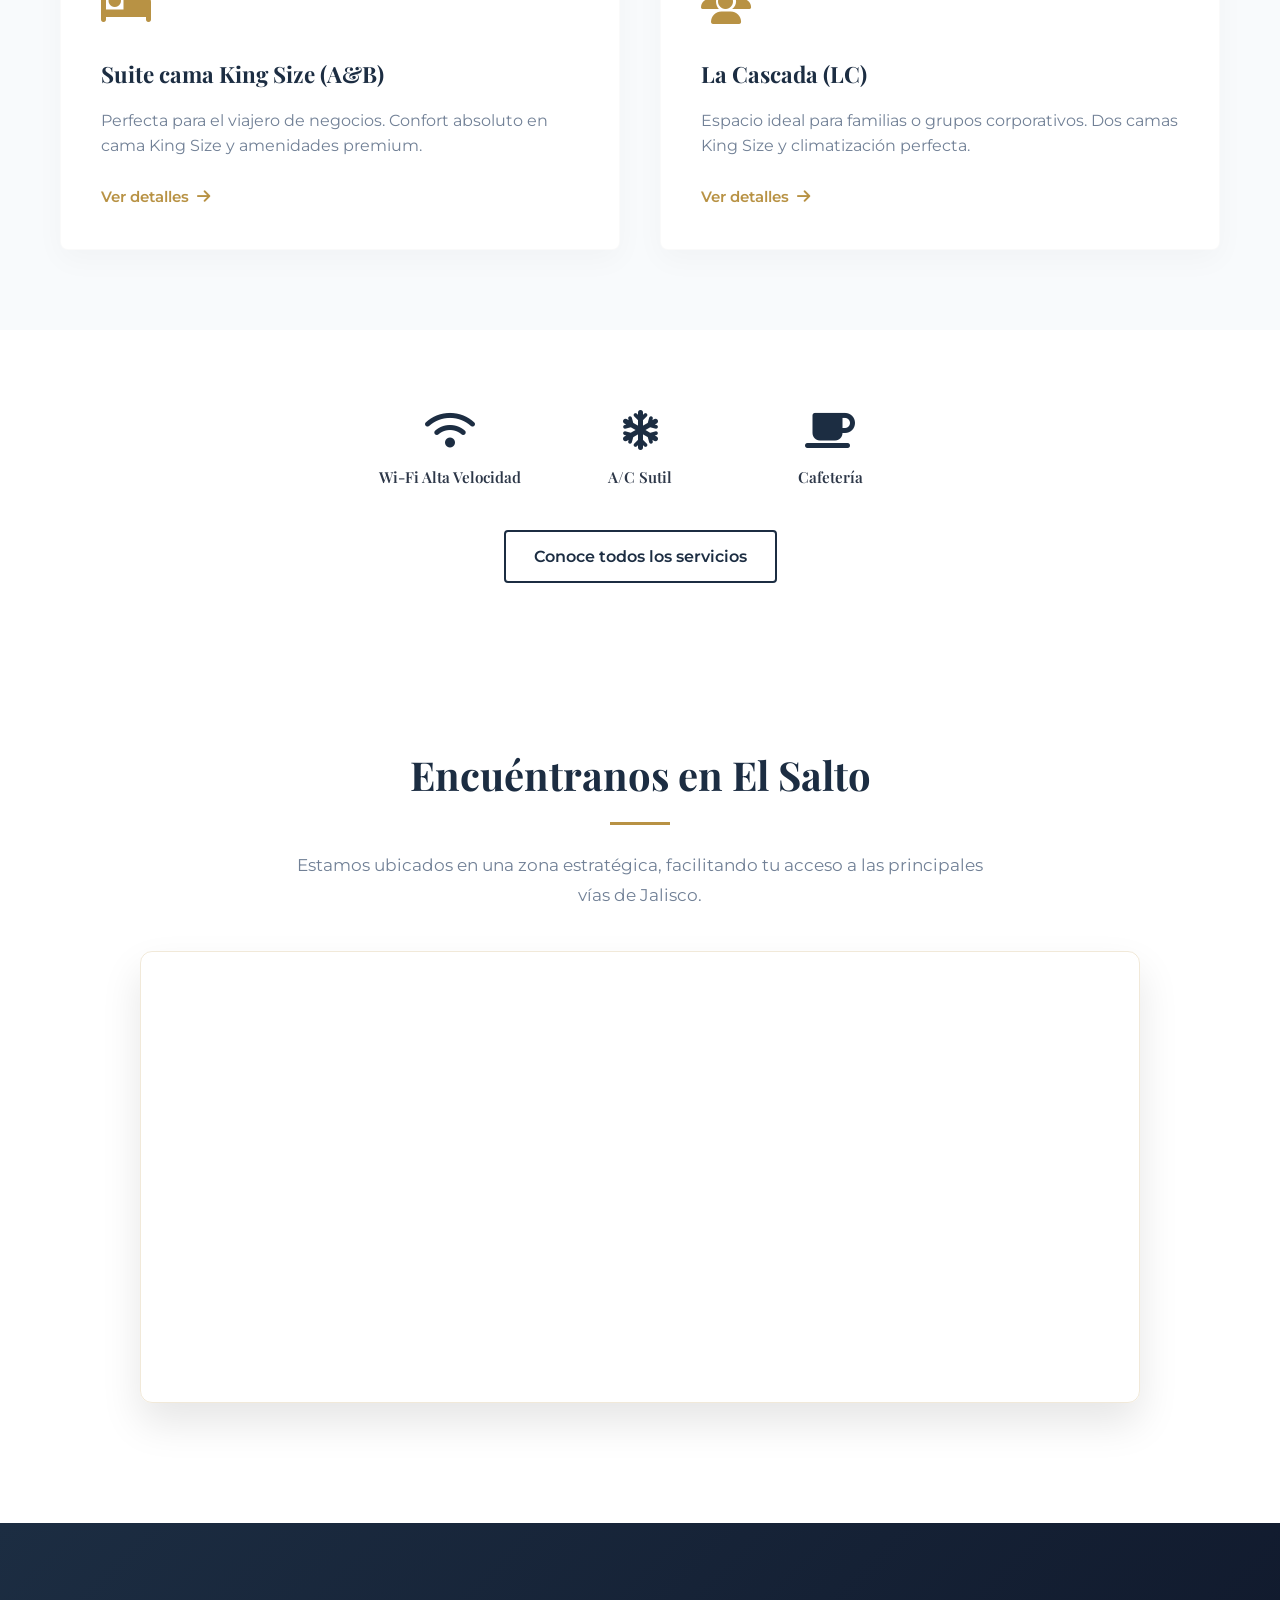
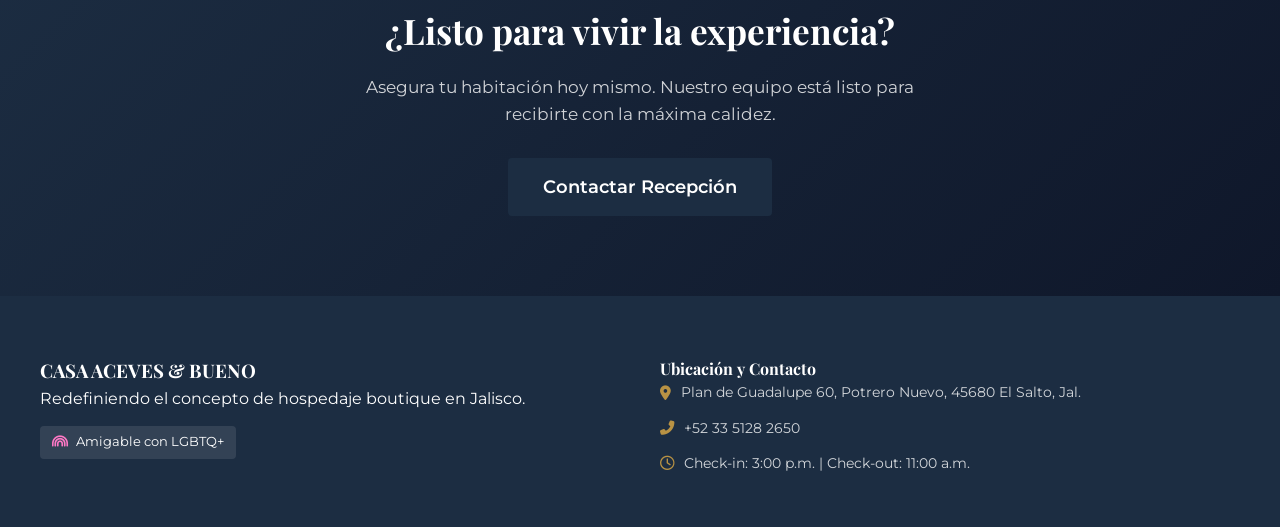
==== commit 7e573e23: "Add files via upload" ====
--- a/index.html
+++ b/index.html
@@ -102,10 +102,6 @@
                         <h4>Wi-Fi Alta Velocidad</h4>
                     </div>
                     <div class="amenity-mini">
-                        <i class="fas fa-parking"></i>
-                        <h4>Estacionamiento</h4>
-                    </div>
-                    <div class="amenity-mini">
                         <i class="fas fa-snowflake"></i>
                         <h4>A/C Sutil</h4>
                     </div>
@@ -174,4 +170,4 @@
 
     <script src="script.js"></script>
 </body>
-</html>
+</html>
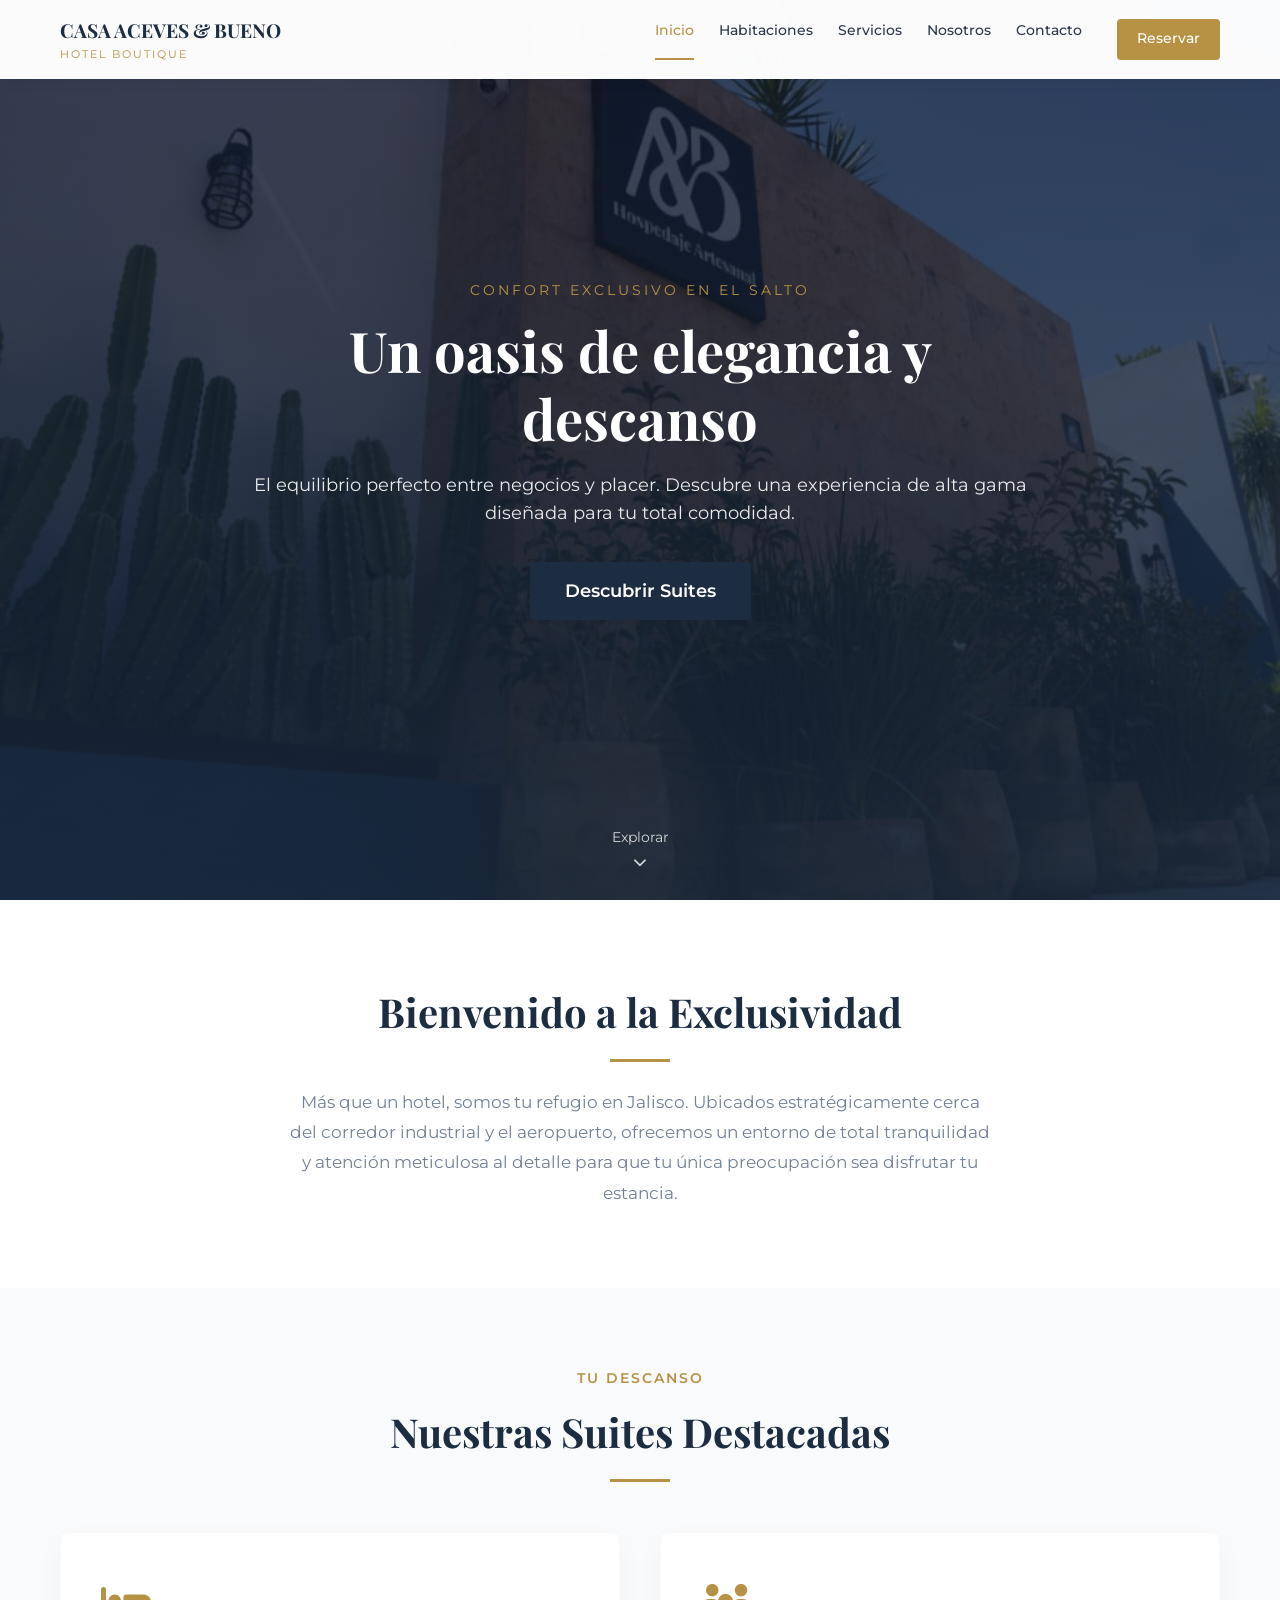
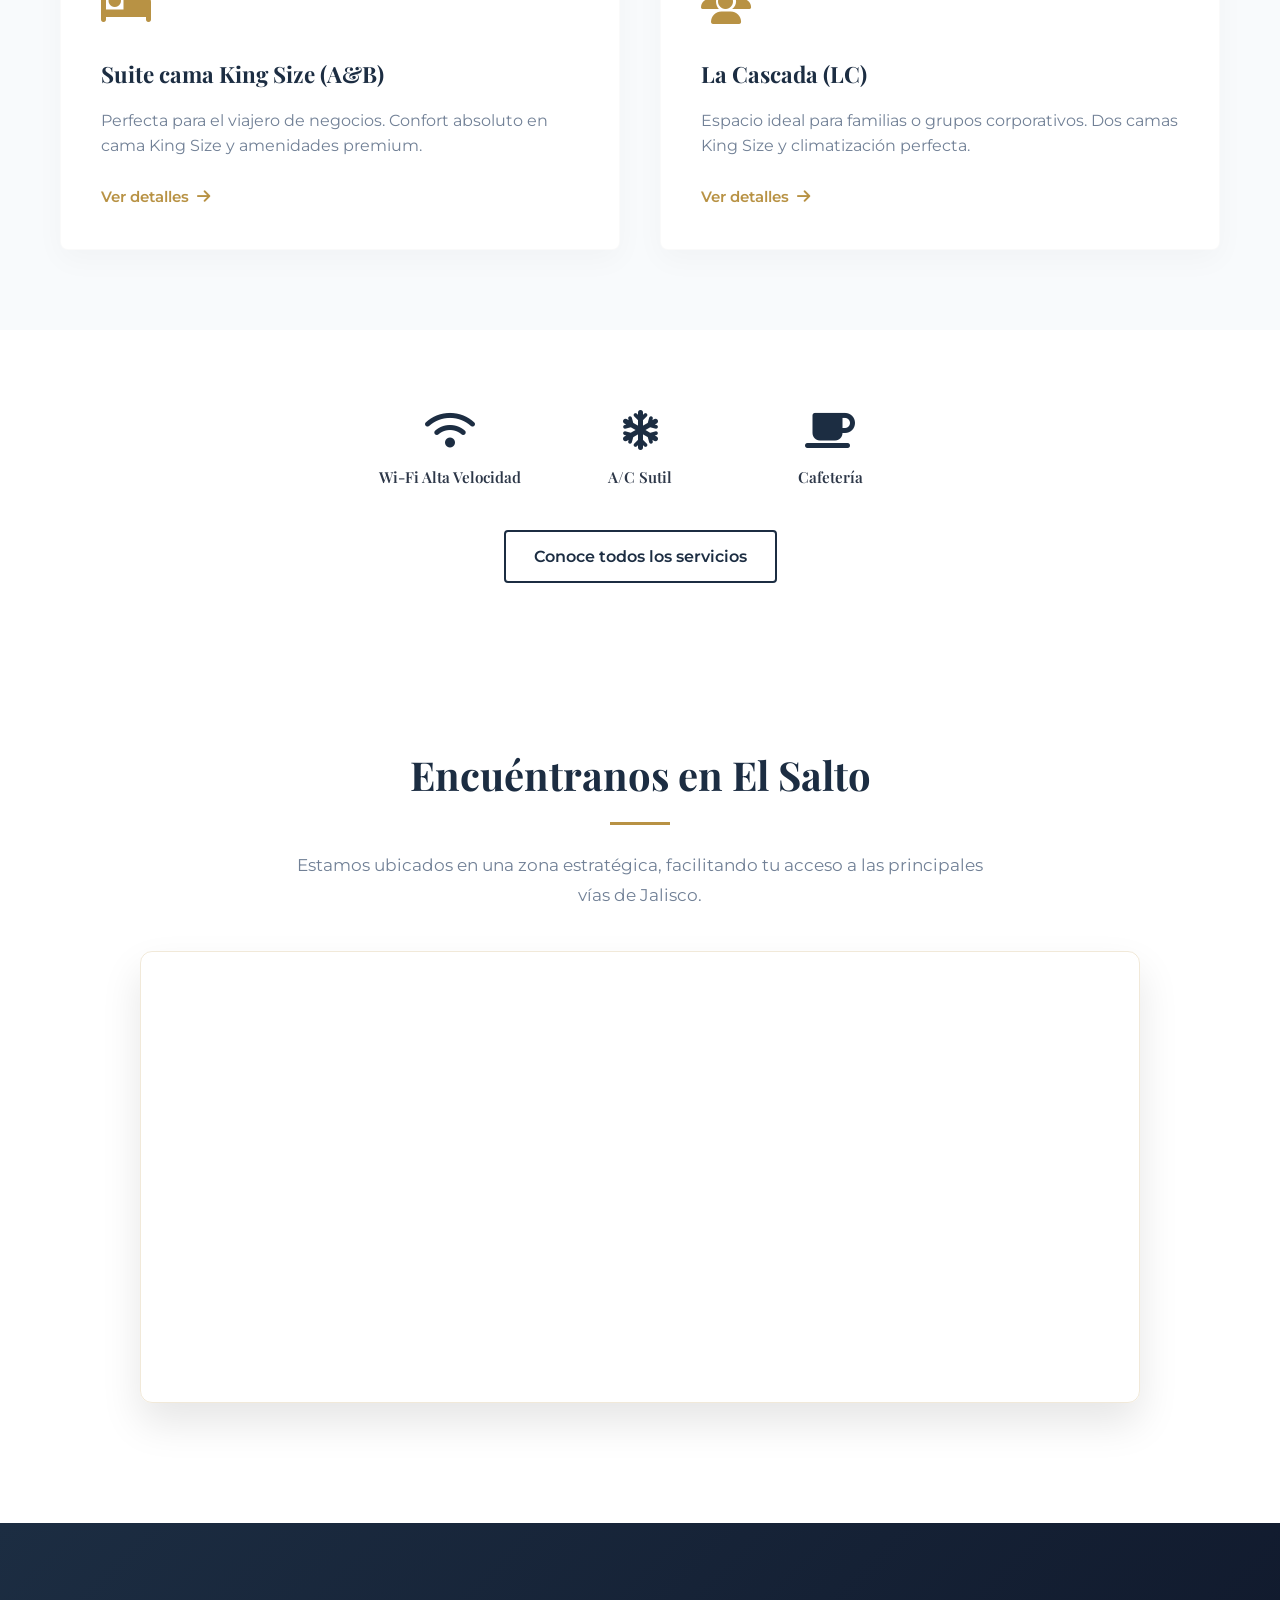
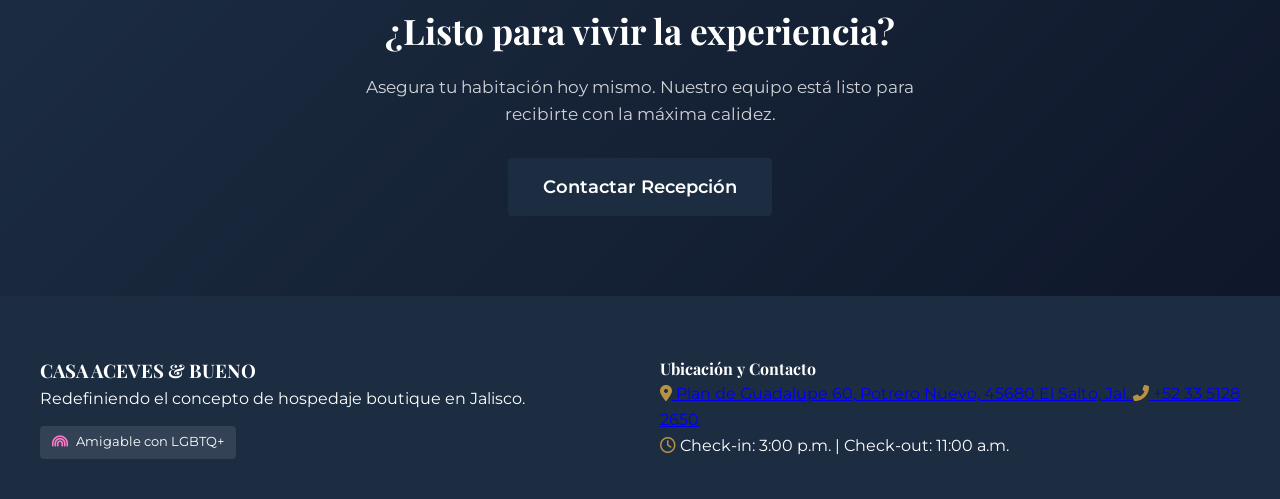
==== commit a409a2a7: "Add files via upload" ====
--- a/index.html
+++ b/index.html
@@ -161,9 +161,22 @@
             </div>
             <div class="footer-contact">
                 <h4>Ubicación y Contacto</h4>
-                <p><i class="fas fa-map-marker-alt"></i> Plan de Guadalupe 60, Potrero Nuevo, 45680 El Salto, Jal.</p>
-                <p><i class="fas fa-phone-alt"></i> +52 33 5128 2650</p>
-                <p><i class="far fa-clock"></i> Check-in: 3:00 p.m. | Check-out: 11:00 a.m.</p>
+               <div class="contact-info-list">
+    <a href="https://www.google.com/maps/search/?api=1&query=Plan+de+Guadalupe+60,+Potrero+Nuevo,+45680+El+Salto,+Jal." target="_blank" class="contact-item">
+        <span class="icon-circle"><i class="fas fa-map-marker-alt"></i></span>
+        <span class="contact-text">Plan de Guadalupe 60, Potrero Nuevo, 45680 El Salto, Jal.</span>
+    </a>
+
+    <a href="tel:+523351282650" class="contact-item">
+        <span class="icon-circle"><i class="fas fa-phone-alt"></i></span>
+        <span class="contact-text">+52 33 5128 2650</span>
+    </a>
+
+    <div class="contact-item no-hover">
+        <span class="icon-circle"><i class="far fa-clock"></i></span>
+        <span class="contact-text">Check-in: 3:00 p.m. | Check-out: 11:00 a.m.</span>
+    </div>
+</div>
             </div>
         </div>
     </footer>
